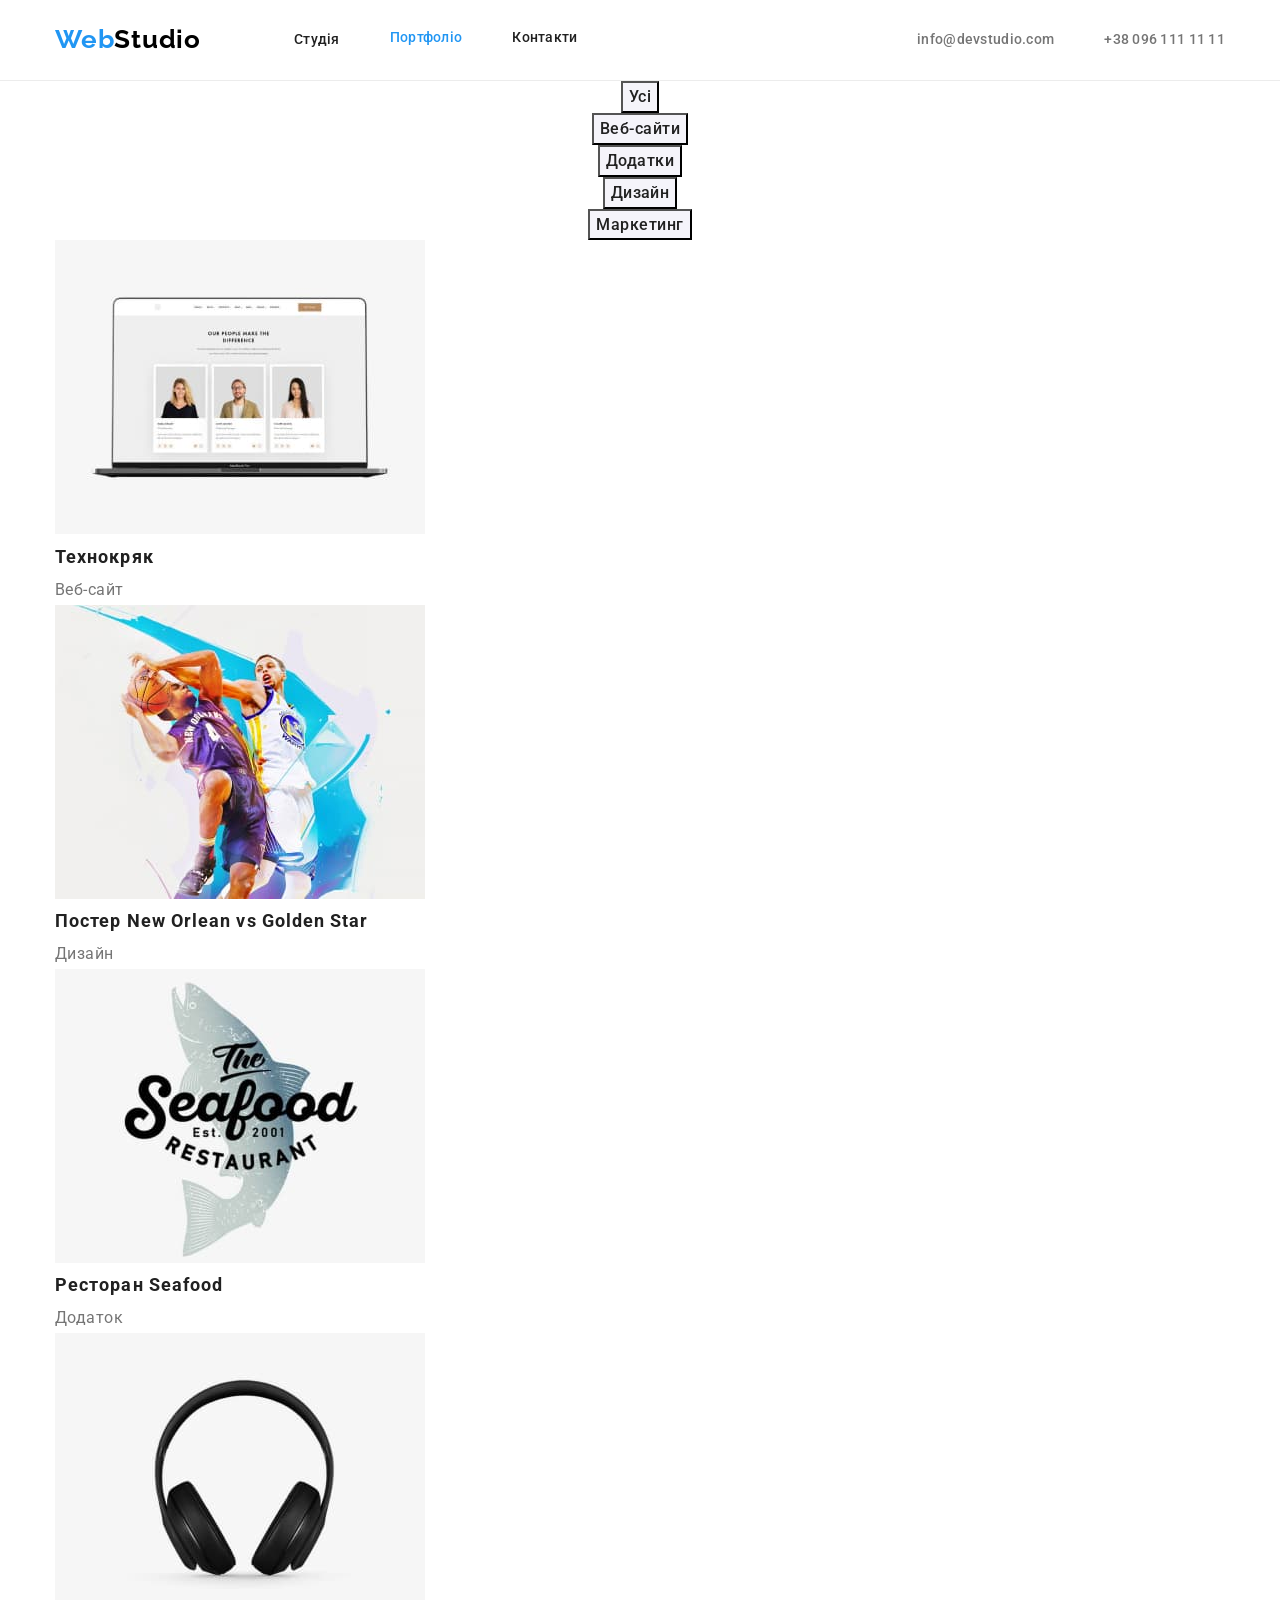
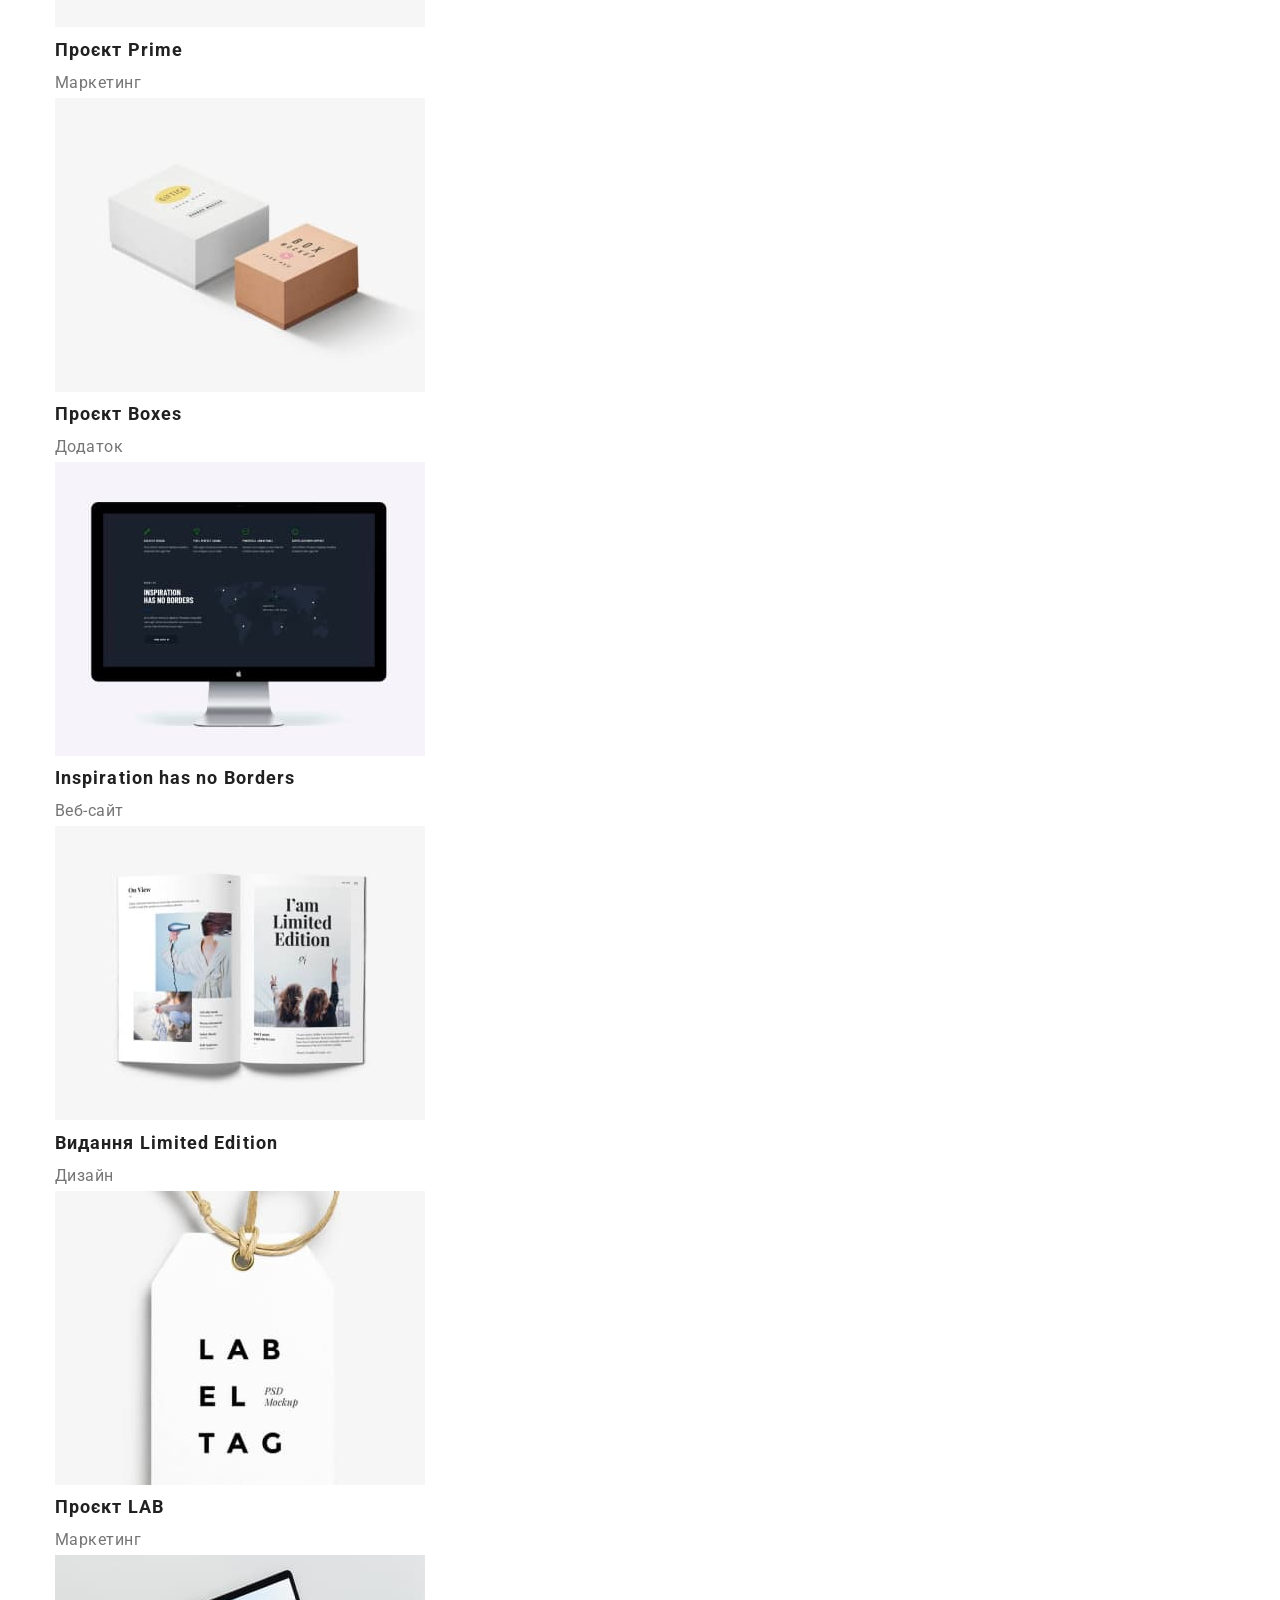
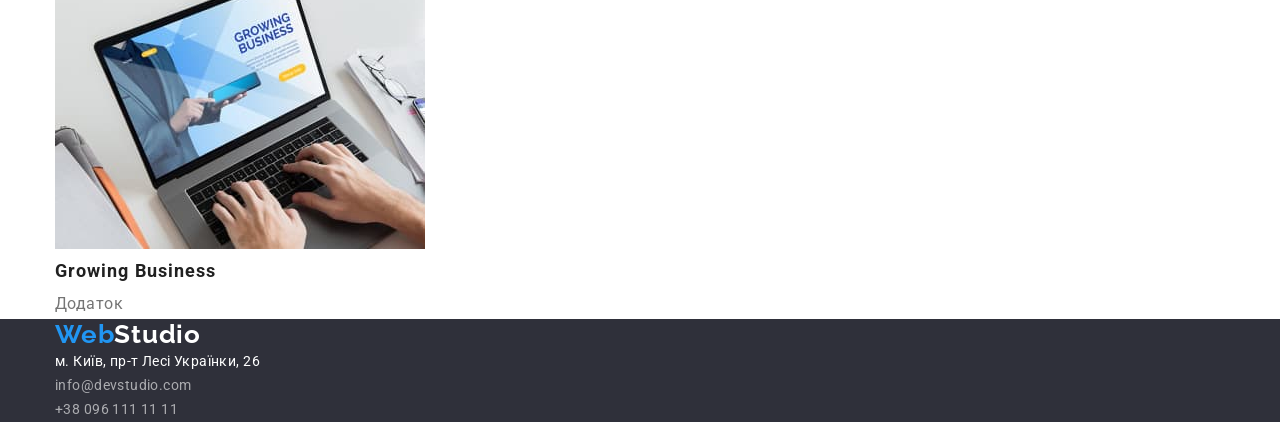
==== portfolio.html @ 4890878a "workin" ====
<!DOCTYPE html>
<html lang="uk">

<head>
    <meta charset="UTF-8" />
    <meta http-equiv="X-UA-Compatible" content="IE=edge" />
    <meta name="viewport" content="width=device-width, initial-scale=1.0" />
    <link rel="preconnect" href="https://fonts.googleapis.com">
    <link rel="preconnect" href="https://fonts.gstatic.com" crossorigin>
    <link
        href="https://fonts.googleapis.com/css2?family=Raleway:wght@700&family=Roboto:wght@400;500;700;900&display=swap"
        rel="stylesheet">
    <title>WebStudio</title>
    <link rel="stylesheet" href="https://cdnjs.cloudflare.com/ajax/libs/modern-normalize/1.0.0/modern-normalize.min.css" />
    <link rel="stylesheet" href="./css/style.css">
</head>

<body>

    <!-- Шапка -->

    <header class="header">
        <div class="container header-container">
            <nav class="header-nav">
                <a href="./index.html" class="header-title-logo"> <span class="header-logo">Web</span>Studio</a>
                <ul class="header-list list">
                    <li class="header-item"><a href="./index.html" class="header-link link">Студія</a></li>
                    <li class="header-item"><a href="./portfolio.html" class="header-link link current">Портфоліо</a></li>
                    <li class="header-item"><a href="#" class="header-link link">Контакти</a></li>
                </ul>
            </nav>
            <div class="contacts-wrap">
                <ul class="contact-list list">
                    <li><a href="mailto:info@devstudio.com" class="header-contact link">info@devstudio.com</a></li>
                    <li><a href="tel:+380961111111" class="header-contact link">+38 096 111 11 11</a></li>
                </ul>
            </div>
        </div>
    </header>

    <!-- Основний контент -->
    <main>

        <!-- Фільтр -->
        <section class="portfolio">
            <div class="container">
                <h1 class="visually-hidden">Портфоліо</h1>
                <ul class="portfolio-list list">
                    <li><button type="button" class="btn-portfolio">Усі</button></li>
                    <li><button type="button" class="btn-portfolio">Веб-сайти</button></li>
                    <li><button type="button" class="btn-portfolio">Додатки</button></li>
                    <li><button type="button" class="btn-portfolio">Дизайн</button></li>
                    <li><button type="button" class="btn-portfolio">Маркетинг</button></li>
                </ul>
                <ul class="projects-list list">
                    <li>
                        <a href="#" class="projects-link">
                            <img src="./images/portfolio/laptop.jpg" alt="ноутбук" width="370" />
                            <h2 class="projects-pre-title">Технокряк</h2>
                            <p class="projects-description">Веб-сайт</p>
                        </a>
                    </li>
                    <li>
                        <a href="#" class="projects-link">
                            <img src="./images/portfolio/poster.jpg" alt="баскетбольний постер" width="370" />
                            <h2 class="projects-pre-title">Постер New Orlean vs Golden Star</h2>
                            <p class="projects-description">Дизайн</p>
                        </a>
                    </li>
                    <li>
                        <a href="#" class="projects-link">
                            <img src="./images/portfolio/restaurant.jpg" alt="назва ресторану" width="370" />
                            <h2 class="projects-pre-title">Ресторан Seafood</h2>
                            <p class="projects-description">Додаток</p>
                        </a>
                    </li>
                    <li>
                        <a href="#" class="projects-link">
                            <img src="./images/portfolio/headphone.jpg" alt="навушники" width="370" />
                            <h2 class="projects-pre-title">Проєкт Prime</h2>
                            <p class="projects-description">Маркетинг</p>
                        </a>
                    </li>
                    <li>
                        <a href="#" class="projects-link">
                            <img src="./images/portfolio/boxes.jpg" alt="коробочки" width="370" />
                            <h2 class="projects-pre-title">Проєкт Boxes</h2>
                            <p class="projects-description">Додаток</p>
                        </a>
                    </li>
                    <li>
                        <a href="#" class="projects-link">
                            <img src="./images/portfolio/monitor.jpg" alt="монітор" width="370" />
                            <h2 class="projects-pre-title">Inspiration has no Borders</h2>
                            <p class="projects-description">Веб-сайт</p>
                        </a>
                    </li>
                    <li>
                        <a href="#" class="projects-link">
                            <img src="./images/portfolio/magazine.jpg" alt="журнал" width="370" />
                            <h2 class="projects-pre-title">Видання Limited Edition</h2>
                            <p class="projects-description">Дизайн</p>
                        </a>
                    </li>
                    <li>
                        <a href="#" class="projects-link">
                            <img src="./images/portfolio/label.jpg" alt="лейба" width="370" />
                            <h2 class="projects-pre-title">Проєкт LAB</h2>
                            <p class="projects-description">Маркетинг</p>
                        </a>
                    </li>
                    <li>
                        <a href="#" class="projects-link">
                            <img src="./images/portfolio/business.jpg" alt="робота на ноутбуці" width="370" />
                            <h2 class="projects-pre-title">Growing Business</h2>
                            <p class="projects-description">Додаток</p>
                        </a>
                    </li>
                </ul>

            </div>
        </section>
    </main>

    <!-- Підвал -->

        <footer class="footer">
            <div class="container">
                <a href="./index.html" class="logo"> <span class="footer-logo">Web</span>Studio</a>
                <address class="contacts-address">
                    <ul class="address-list list">
                        <li>
                            <a href="http://surl.li/cvalr" target="_blank" rel="noopener noreferrer" class="footer-address link">м.
                                Київ,
                                пр-т Лесі
                                Українки, 26</a>
                        </li>
                        <li><a href="mailto:info@devstudio.com" class="footer-contact link">info@devstudio.com</a></li>
                        <li><a href="tel:+380961111111" class="footer-contact link">+38 096 111 11 11</a></li>
                    </ul>
                </address>
            </div>
        </footer>
</body>

</html>
---- css/style.css ----
:root {
    --primary-text-color: #212121;
    --secondary-text-color: #757575;
    --tetriary-text-color: #000000;
    --primary-title-color: #ffffff;
    --description-text: rgba(255, 255, 255, 0.6);
    --accent-color: #2196F3;
    --background-color-hero: #2F303A;
    --background-color-btn: #188CE8;
    --moz-background-team: #F5F4FA;
    --border-bottom-color: #ECECEC
}

html {
    box-sizing: border-box;
}

*,
*::before,
*::after {
    box-sizing: border-box;
    /* outline: 2px solid tomato; */
}

h1,
h2,
h3,
h4,
h5,
h6,
p,
ul {
    margin: 0;
}

ul {
    padding-left: 0;
}

body {
    font-family: 'Roboto', sans-serif;
    color: var(--primary-text-color);
    background-color: var(--primary-title-color);
}

.container {
  margin: 0 auto;
  width: 1200px;
  padding-left: 15px;
  padding-right: 15px;
}

/* List styles */

.list {
    list-style: none;
}

/* link styles */

.link {
    text-decoration: none;
}

.link:hover,
.link:focus {
    color: var(--accent-color);
}

/* Button styles */

.btn-hero:hover,
.btn-hero:focus {
    background-color: var(--background-color-btn);
}

.btn-portfolio:hover,
.btn-portfolio:focus {
    color: var(--primary-title-color);
    background-color: var(--accent-color);
}

button {
    cursor: pointer;
}

.btn-hero {
    color: var(--primary-title-color);
    background-color: var(--accent-color);
    font-weight: 700;
    font-size: 16px;
    font-family: inherit;
    line-height: 1.87;
    text-align: center;
    letter-spacing: 0.06em;
}

.btn-portfolio {
    color: var(--primary-text-color);
    background-color: var(--moz-background-team);
    font-weight: 500;
    font-size: 16px;
    line-height: 1.62;
    font-family: inherit;
    letter-spacing: 0.03em;
}

/* Hide heading */
.visually-hidden {
    position: absolute;
    white-space: nowrap;
    width: 1px;
    height: 1px;
    overflow: hidden;
    border: 0;
    padding: 0;
    clip: rect(0 0 0 0);
    clip-path: inset(50%);
    margin: -1px;
}

/* header */

.header {
    display: block;
    padding-top: 24px;
    padding-bottom: 25px;
    border-bottom: 1px solid var(--border-bottom-color)
}

.header-container {
    display: flex;
    align-items: center;
}

.header-title-logo {
    color: var(--tetriary-text-color);
    font-family: 'Raleway';
    font-style: normal;
    font-weight: 700;
    font-size: 26px;
    line-height: 1.19;
    letter-spacing: 0.03em;
    text-decoration: none;
    margin-right: 93px;
    display: block;
}

.header-list,
.contact-list {
    display: flex;
}

.header-nav {
    display: flex;
    align-items: center;
    }

.header-logo {
    color: var(--accent-color);
}

.header-item:not(:first-child) {
    font-weight: 500;
    font-size: 14px;
    line-height: 1.14;
    letter-spacing: 0.02em;
    margin-left: 50px;
}

.header-link {
    color: var(--primary-text-color);
    font-weight: 500;
    font-size: 14px;
    line-height: 1.14;
    letter-spacing: 0.02em;
}

.header-link.link.current {
    color: var(--accent-color);
}

.contacts-wrap {
    margin-left: auto;
}

.header-contact {
    color: var(--secondary-text-color);
    font-weight: 500;
    font-size: 14px;
    line-height: 1.14;
    letter-spacing: 0.02em;
    margin-left: 50px;
}

/* section hero */

.hero {
    background-color: var(--background-color-hero);
}

.hero-title {
    color: var(--primary-title-color);
    font-weight: 900;
    font-size: 44px;
    line-height: 1.36;
    text-align: center;
    letter-spacing: 0.06em;
    text-transform: uppercase;
    width: 696px;
    margin-bottom: 30px;
}

/* section features */

.features-pre-title {
    color: var(--primary-text-color);
    font-weight: 700;
    font-size: 14px;
    line-height: 1.14;
    letter-spacing: 0.03em;
    text-transform: uppercase;
}

.features-description {
    color: var(--secondary-text-color);
    font-size: 14px;
    line-height: 1.71;
    letter-spacing: 0.03em;
}

/* section about */

.about {
    padding-bottom: 47px;
}

.about-title {
    font-weight: 700;
    font-size: 36px;
    line-height: 1.16;
    text-align: center;
    letter-spacing: 0.03em;
}

/* team */

.team {
    background-color: var(--moz-background-team);
    padding-top: 47px;
}

.team-item {
    background-color: var(--primary-title-color);
}

.team-title {
    font-weight: 700;
    font-size: 36px;
    line-height: 1.16;
    text-align: center;
    letter-spacing: 0.03em;
}

.team-pre-title {
    font-weight: 500;
    font-size: 16px;
    line-height: 1.18;
    text-align: center;
    letter-spacing: 0.03em;
}

.team-description {
    color: var(--secondary-text-color);
    font-size: 16px;
    line-height: 1.18;
    text-align: center;
    letter-spacing: 0.03em;
}

/* portfolio */

.projects-link {
    text-decoration: none;
}

.portfolio-list {
    font-weight: 500;
    font-size: 16px;
    line-height: 1.62;
    text-align: center;
    letter-spacing: 0.03em;
}

.projects-pre-title {
    color: var(--primary-text-color);
    font-weight: 700;
    font-size: 18px;
    line-height: 2;
    letter-spacing: 0.06em;
}

.projects-description {
    color: var(--secondary-text-color);
    font-size: 16px;
    line-height: 1.87;
    letter-spacing: 0.03em;
}

/* footer */

.footer {
    color: var(--primary-title-color);
    background-color: var(--background-color-hero);
}

.footer-address.link {
    color: var(--primary-title-color);
    font-style: normal;
    font-weight: 400;
    font-size: 14px;
    line-height: 1.71;
    letter-spacing: 0.03em;

}

.footer-contact.link {
    color: var(--description-text);
    font-style: normal;
    font-size: 14px;
    line-height: 1.71;
    letter-spacing: 0.03em;
}

.footer-logo {
    color: var(--accent-color);
    font-family: 'Raleway';
    font-style: normal;
    font-weight: 700;
    font-size: 26px;
    line-height: 1.19;
    letter-spacing: 0.03em;
}

.logo {
    text-decoration: none;
    font-family: 'Raleway', sans-serif;
    font-weight: 700;
    font-size: 26px;
    line-height: 1.19;
    letter-spacing: 0.03em;
    color: var(--primary-title-color)
}

.footer-address.link:hover,
.footer-address.link:focus {
    color: var(--accent-color);
}

.footer-contact.link:hover,
.footer-contact.link:focus {
    color: var(--accent-color);
}
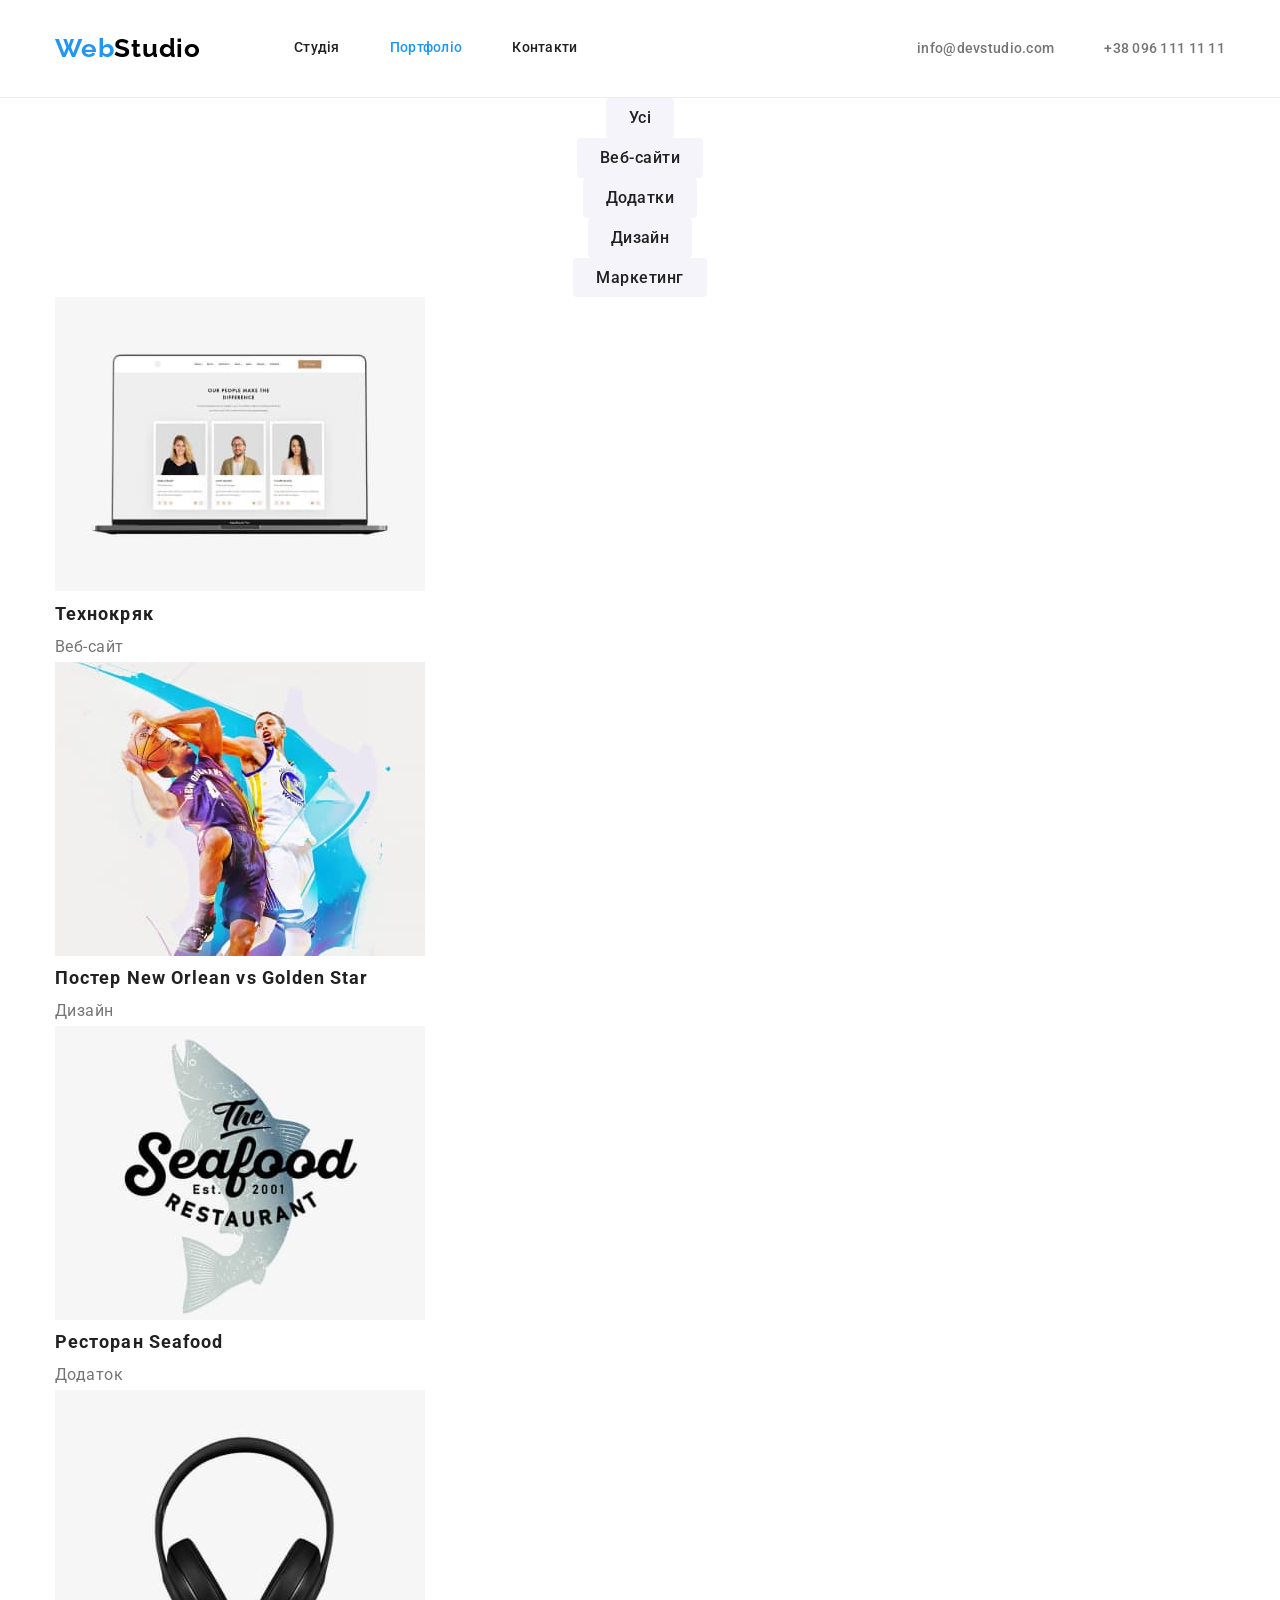
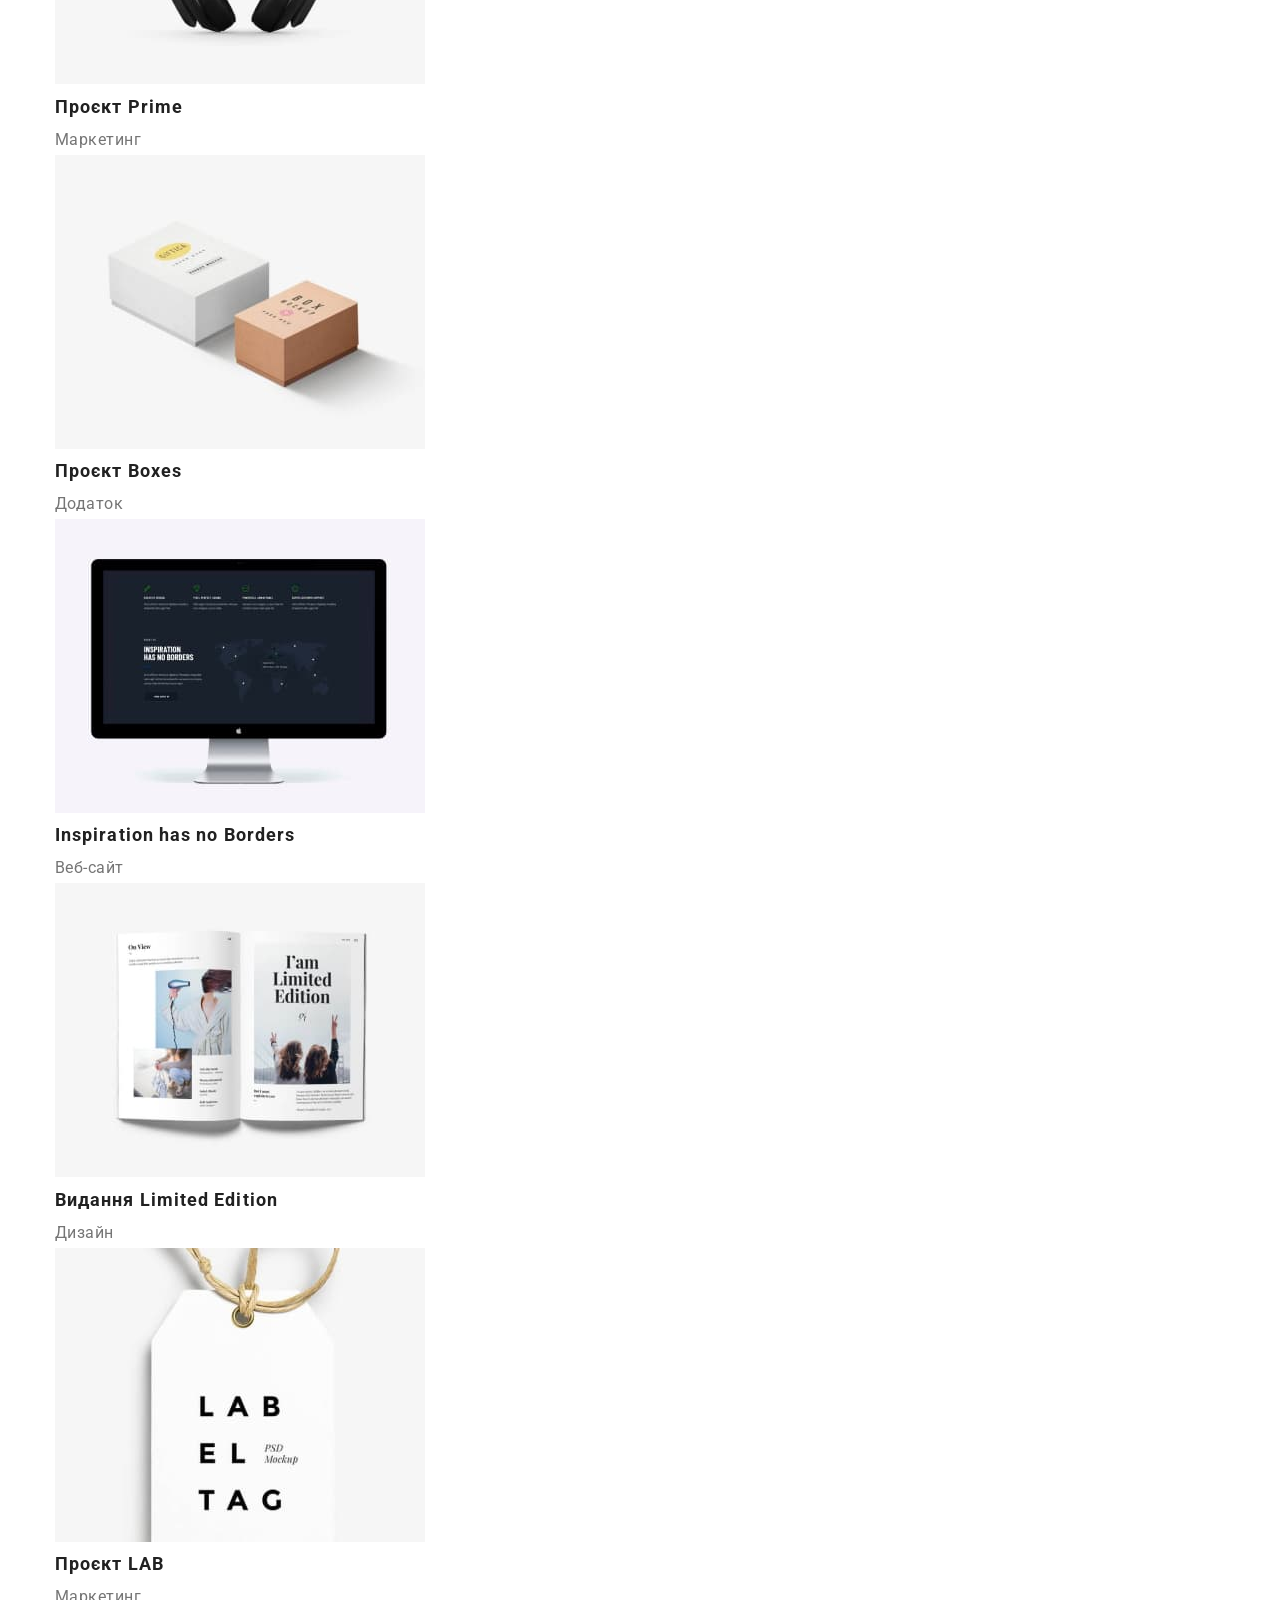
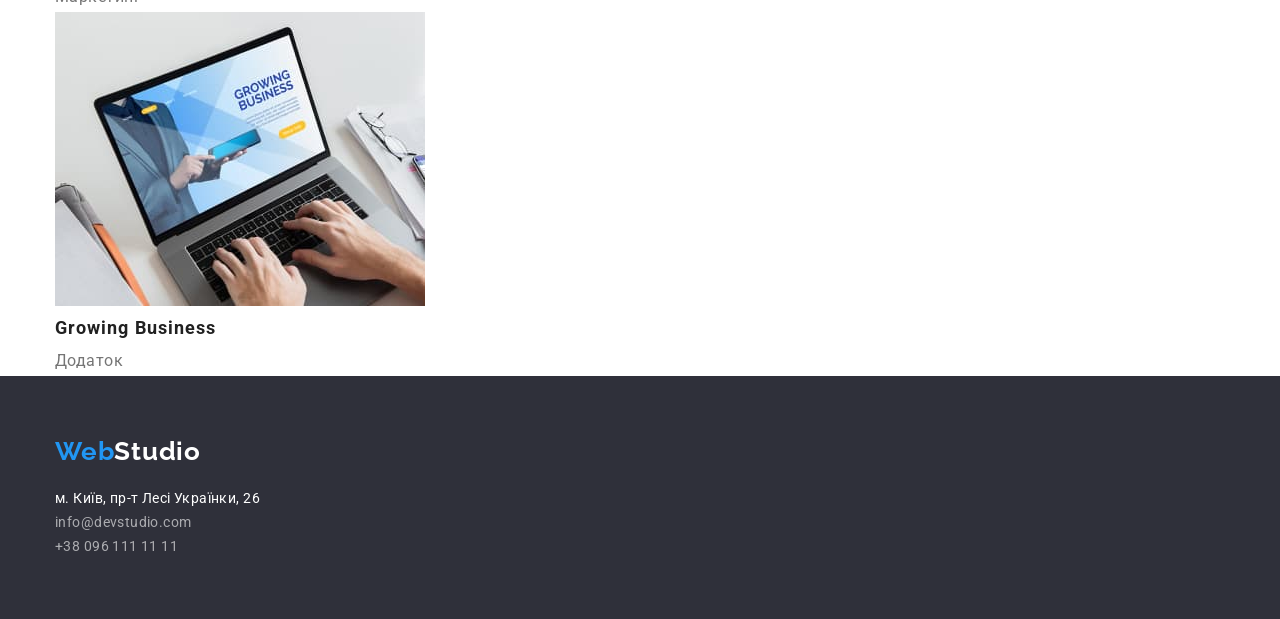
==== commit 15852894: "first page ready" ====
--- a/portfolio.html
+++ b/portfolio.html
@@ -126,7 +126,7 @@
 
         <footer class="footer">
             <div class="container">
-                <a href="./index.html" class="logo"> <span class="footer-logo">Web</span>Studio</a>
+                <a href="./index.html" class="footer-title-logo"> <span class="footer-logo">Web</span>Studio</a>
                 <address class="contacts-address">
                     <ul class="address-list list">
                         <li>
--- a/css/style.css
+++ b/css/style.css
@@ -81,7 +81,11 @@
 }
 
 button {
+    display: inline-block;
     cursor: pointer;
+    border: 1px solid transparent;
+    border-radius: 4px;
+    text-align: center;
 }
 
 .btn-hero {
@@ -93,6 +97,8 @@
     line-height: 1.87;
     text-align: center;
     letter-spacing: 0.06em;
+    padding: 10px 32px;
+    margin-bottom: 200px;
 }
 
 .btn-portfolio {
@@ -103,6 +109,7 @@
     line-height: 1.62;
     font-family: inherit;
     letter-spacing: 0.03em;
+    padding: 6px 22px;
 }
 
 /* Hide heading */
@@ -147,14 +154,17 @@
 }
 
 .header-list,
-.contact-list {
+.contact-list,
+.features-list,
+.about-list,
+.team-list {
     display: flex;
 }
 
 .header-nav {
     display: flex;
     align-items: center;
-    }
+}
 
 .header-logo {
     color: var(--accent-color);
@@ -174,6 +184,9 @@
     font-size: 14px;
     line-height: 1.14;
     letter-spacing: 0.02em;
+    padding-top: 16px;
+    padding-bottom: 16px;
+    display: block;
 }
 
 .header-link.link.current {
@@ -197,21 +210,35 @@
 
 .hero {
     background-color: var(--background-color-hero);
+    padding-top: 200px;
+    text-align: center;
 }
 
 .hero-title {
     color: var(--primary-title-color);
-    font-weight: 900;
-    font-size: 44px;
-    line-height: 1.36;
-    text-align: center;
-    letter-spacing: 0.06em;
-    text-transform: uppercase;
-    width: 696px;
-    margin-bottom: 30px;
-}
-
+        font-weight: 900;
+        font-size: 44px;
+        line-height: 1.36;
+        letter-spacing: 0.06em;
+        text-transform: uppercase;
+        margin: 0 auto 30px;
+        max-width: 696px;
+}
+    
 /* section features */
+
+.features {
+    padding-top: 94px;
+    padding-bottom: 47px;
+}
+
+.features-container {
+    display: flex;
+}
+
+.features-item:not(:first-child) {
+    margin-left: 30px;
+}
 
 .features-pre-title {
     color: var(--primary-text-color);
@@ -220,9 +247,11 @@
     line-height: 1.14;
     letter-spacing: 0.03em;
     text-transform: uppercase;
+    margin-bottom: 10px;
 }
 
 .features-description {
+    width: 270px;
     color: var(--secondary-text-color);
     font-size: 14px;
     line-height: 1.71;
@@ -232,7 +261,12 @@
 /* section about */
 
 .about {
-    padding-bottom: 47px;
+    padding-top: 47px;
+    padding-bottom: 94px;
+}
+
+.about-item:not(:first-child) {
+    margin-left: 30px;
 }
 
 .about-title {
@@ -241,16 +275,19 @@
     line-height: 1.16;
     text-align: center;
     letter-spacing: 0.03em;
+    margin-bottom: 50px;
 }
 
 /* team */
 
 .team {
     background-color: var(--moz-background-team);
-    padding-top: 47px;
-}
-
-.team-item {
+    padding: 94px 0;
+}
+
+.team-item:not(:first-child) {
+    margin-left: 30px;
+    padding-bottom: 30px;
     background-color: var(--primary-title-color);
 }
 
@@ -260,6 +297,7 @@
     line-height: 1.16;
     text-align: center;
     letter-spacing: 0.03em;
+    margin-bottom: 50px;
 }
 
 .team-pre-title {
@@ -268,6 +306,7 @@
     line-height: 1.18;
     text-align: center;
     letter-spacing: 0.03em;
+    margin-top: 30px;
 }
 
 .team-description {
@@ -276,6 +315,7 @@
     line-height: 1.18;
     text-align: center;
     letter-spacing: 0.03em;
+    margin-top: 10px;
 }
 
 /* portfolio */
@@ -310,6 +350,7 @@
 /* footer */
 
 .footer {
+    padding-bottom: 60px;
     color: var(--primary-title-color);
     background-color: var(--background-color-hero);
 }
@@ -330,6 +371,20 @@
     font-size: 14px;
     line-height: 1.71;
     letter-spacing: 0.03em;
+    margin-top: 9px;
+}
+
+.footer-title-logo {
+    padding-top: 60px;
+    margin-bottom: 20px;
+    display: inline-block;
+    text-decoration: none;
+    font-family: 'Raleway', sans-serif;
+    font-weight: 700;
+    font-size: 26px;
+    line-height: 1.19;
+    letter-spacing: 0.03em;
+    color: var(--primary-title-color)
 }
 
 .footer-logo {
@@ -342,16 +397,6 @@
     letter-spacing: 0.03em;
 }
 
-.logo {
-    text-decoration: none;
-    font-family: 'Raleway', sans-serif;
-    font-weight: 700;
-    font-size: 26px;
-    line-height: 1.19;
-    letter-spacing: 0.03em;
-    color: var(--primary-title-color)
-}
-
 .footer-address.link:hover,
 .footer-address.link:focus {
     color: var(--accent-color);
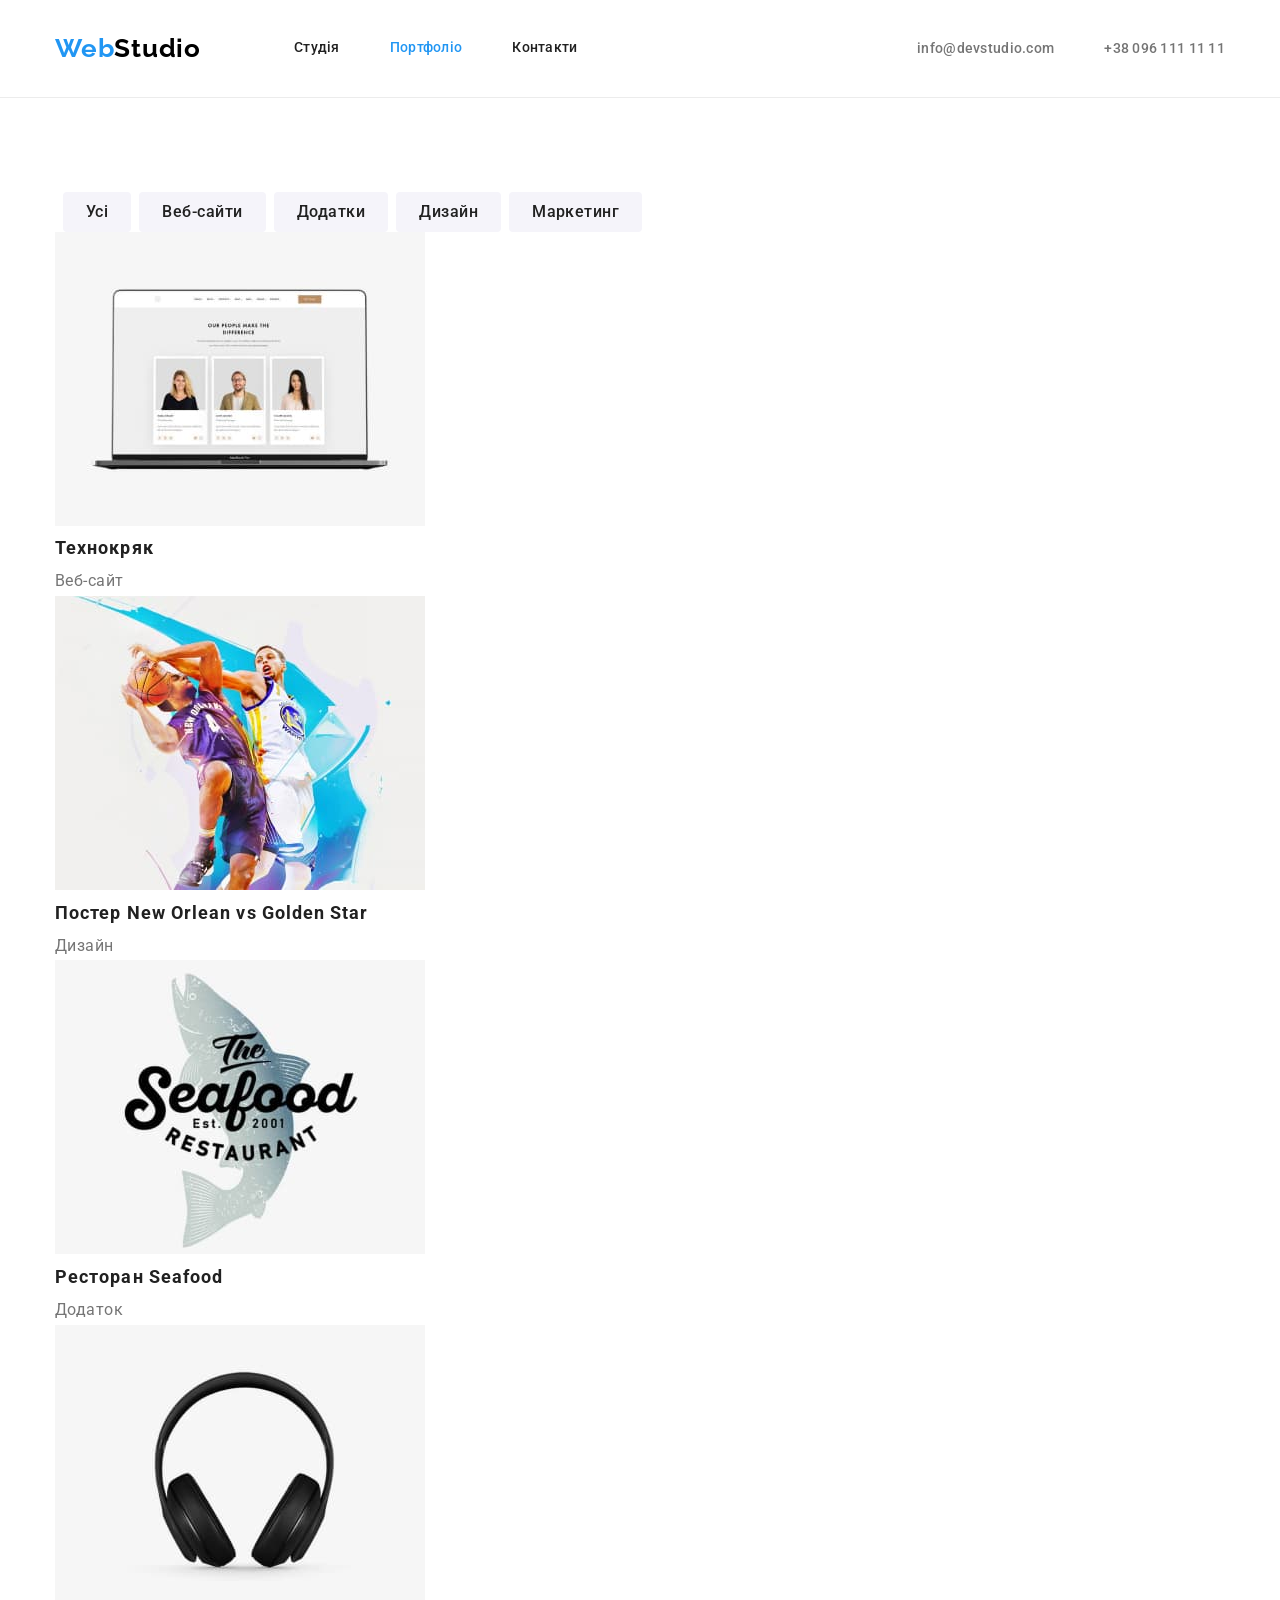
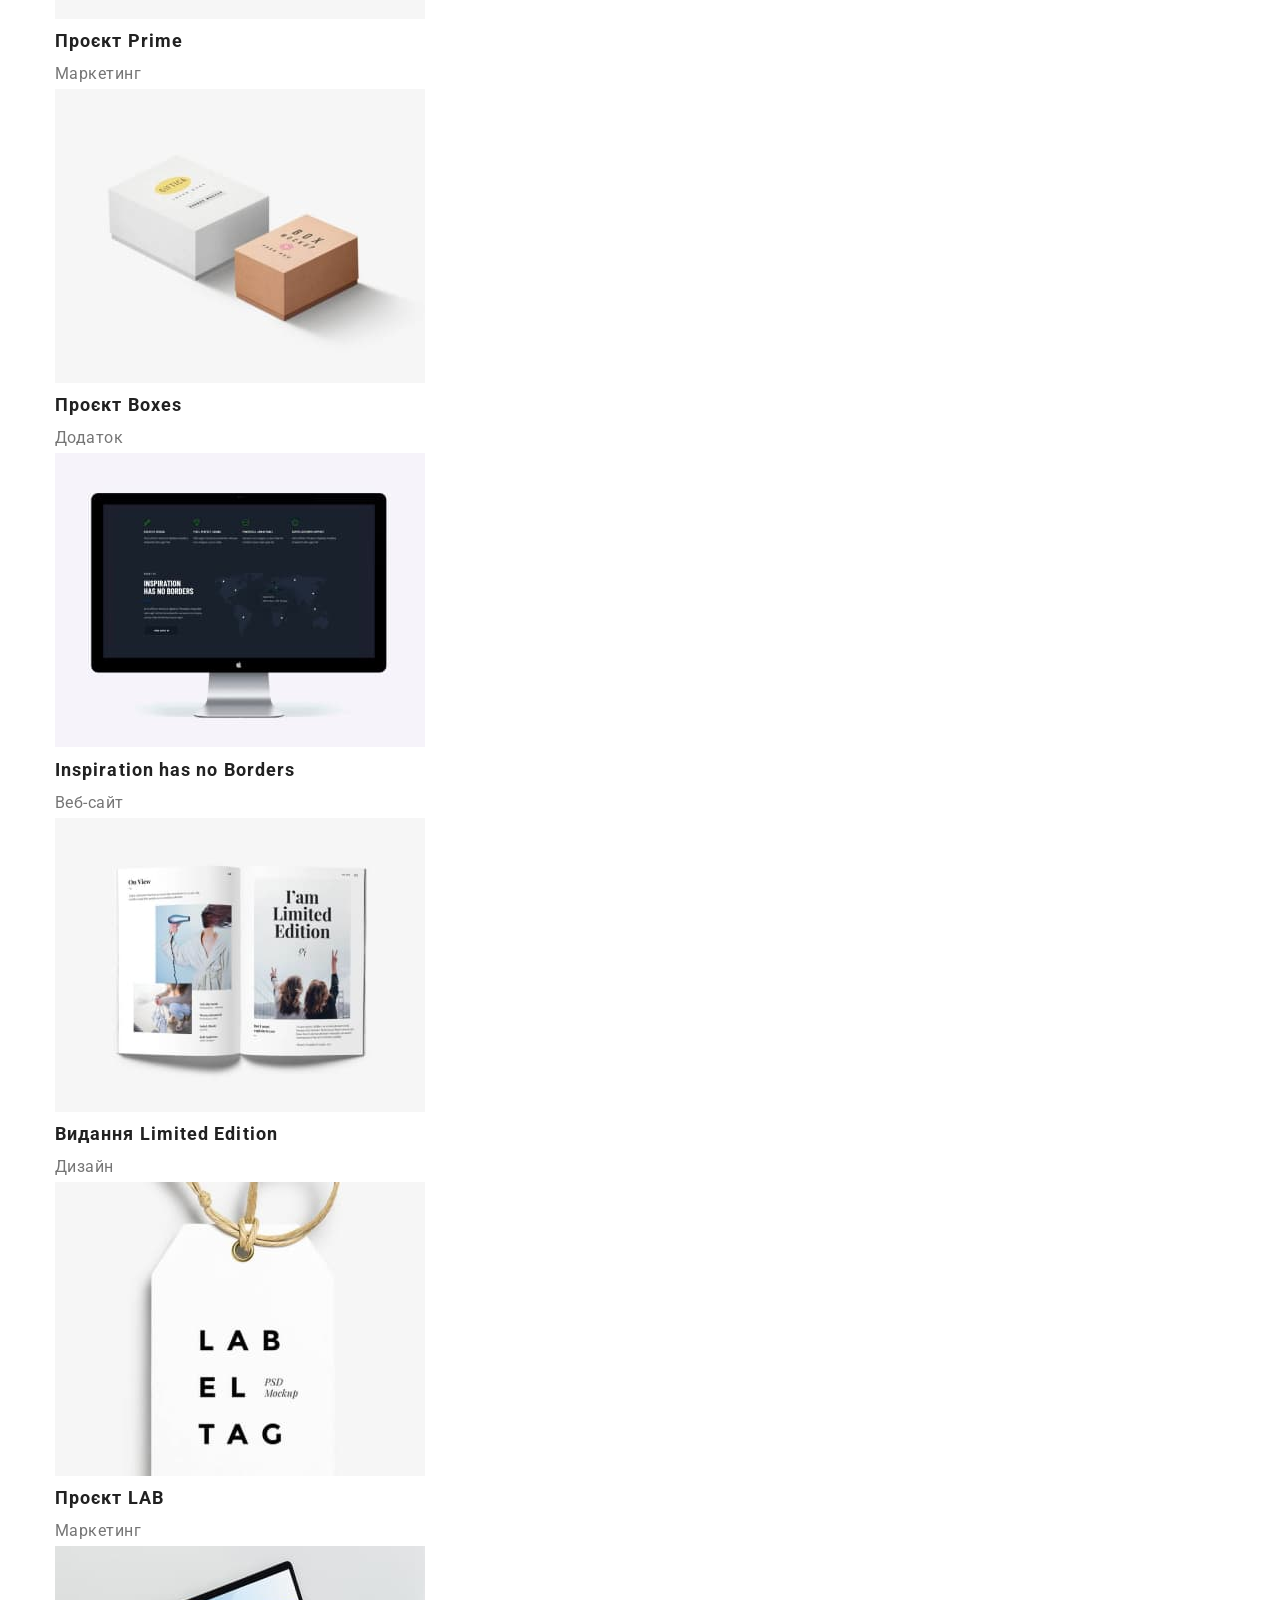
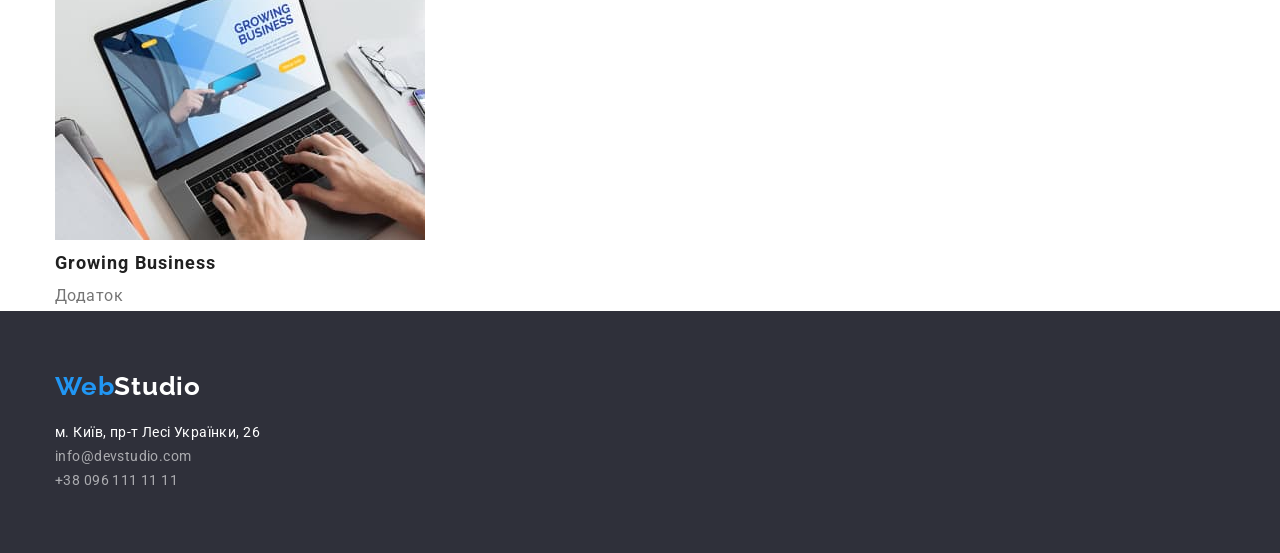
==== commit c65990f4: "sleep" ====
--- a/portfolio.html
+++ b/portfolio.html
@@ -29,7 +29,7 @@
                     <li class="header-item"><a href="#" class="header-link link">Контакти</a></li>
                 </ul>
             </nav>
-            <div class="contacts-wrap">
+            <div class="header-contacts-wrap">
                 <ul class="contact-list list">
                     <li><a href="mailto:info@devstudio.com" class="header-contact link">info@devstudio.com</a></li>
                     <li><a href="tel:+380961111111" class="header-contact link">+38 096 111 11 11</a></li>
@@ -46,11 +46,11 @@
             <div class="container">
                 <h1 class="visually-hidden">Портфоліо</h1>
                 <ul class="portfolio-list list">
-                    <li><button type="button" class="btn-portfolio">Усі</button></li>
-                    <li><button type="button" class="btn-portfolio">Веб-сайти</button></li>
-                    <li><button type="button" class="btn-portfolio">Додатки</button></li>
-                    <li><button type="button" class="btn-portfolio">Дизайн</button></li>
-                    <li><button type="button" class="btn-portfolio">Маркетинг</button></li>
+                    <li  class="portfolio-item"><button type="button" class="btn-portfolio">Усі</button></li>
+                    <li  class="portfolio-item"><button type="button" class="btn-portfolio">Веб-сайти</button></li>
+                    <li  class="portfolio-item"><button type="button" class="btn-portfolio">Додатки</button></li>
+                    <li  class="portfolio-item"><button type="button" class="btn-portfolio">Дизайн</button></li>
+                    <li  class="portfolio-item"><button type="button" class="btn-portfolio">Маркетинг</button></li>
                 </ul>
                 <ul class="projects-list list">
                     <li>
--- a/css/style.css
+++ b/css/style.css
@@ -110,6 +110,7 @@
     font-family: inherit;
     letter-spacing: 0.03em;
     padding: 6px 22px;
+    margin-left: 8px;
 }
 
 /* Hide heading */
@@ -193,7 +194,7 @@
     color: var(--accent-color);
 }
 
-.contacts-wrap {
+.header-contacts-wrap {
     margin-left: auto;
 }
 
@@ -325,12 +326,16 @@
 }
 
 .portfolio-list {
+    display: flex;
     font-weight: 500;
     font-size: 16px;
     line-height: 1.62;
     text-align: center;
     letter-spacing: 0.03em;
-}
+    padding-top: 94px;
+}
+
+/* projects */
 
 .projects-pre-title {
     color: var(--primary-text-color);
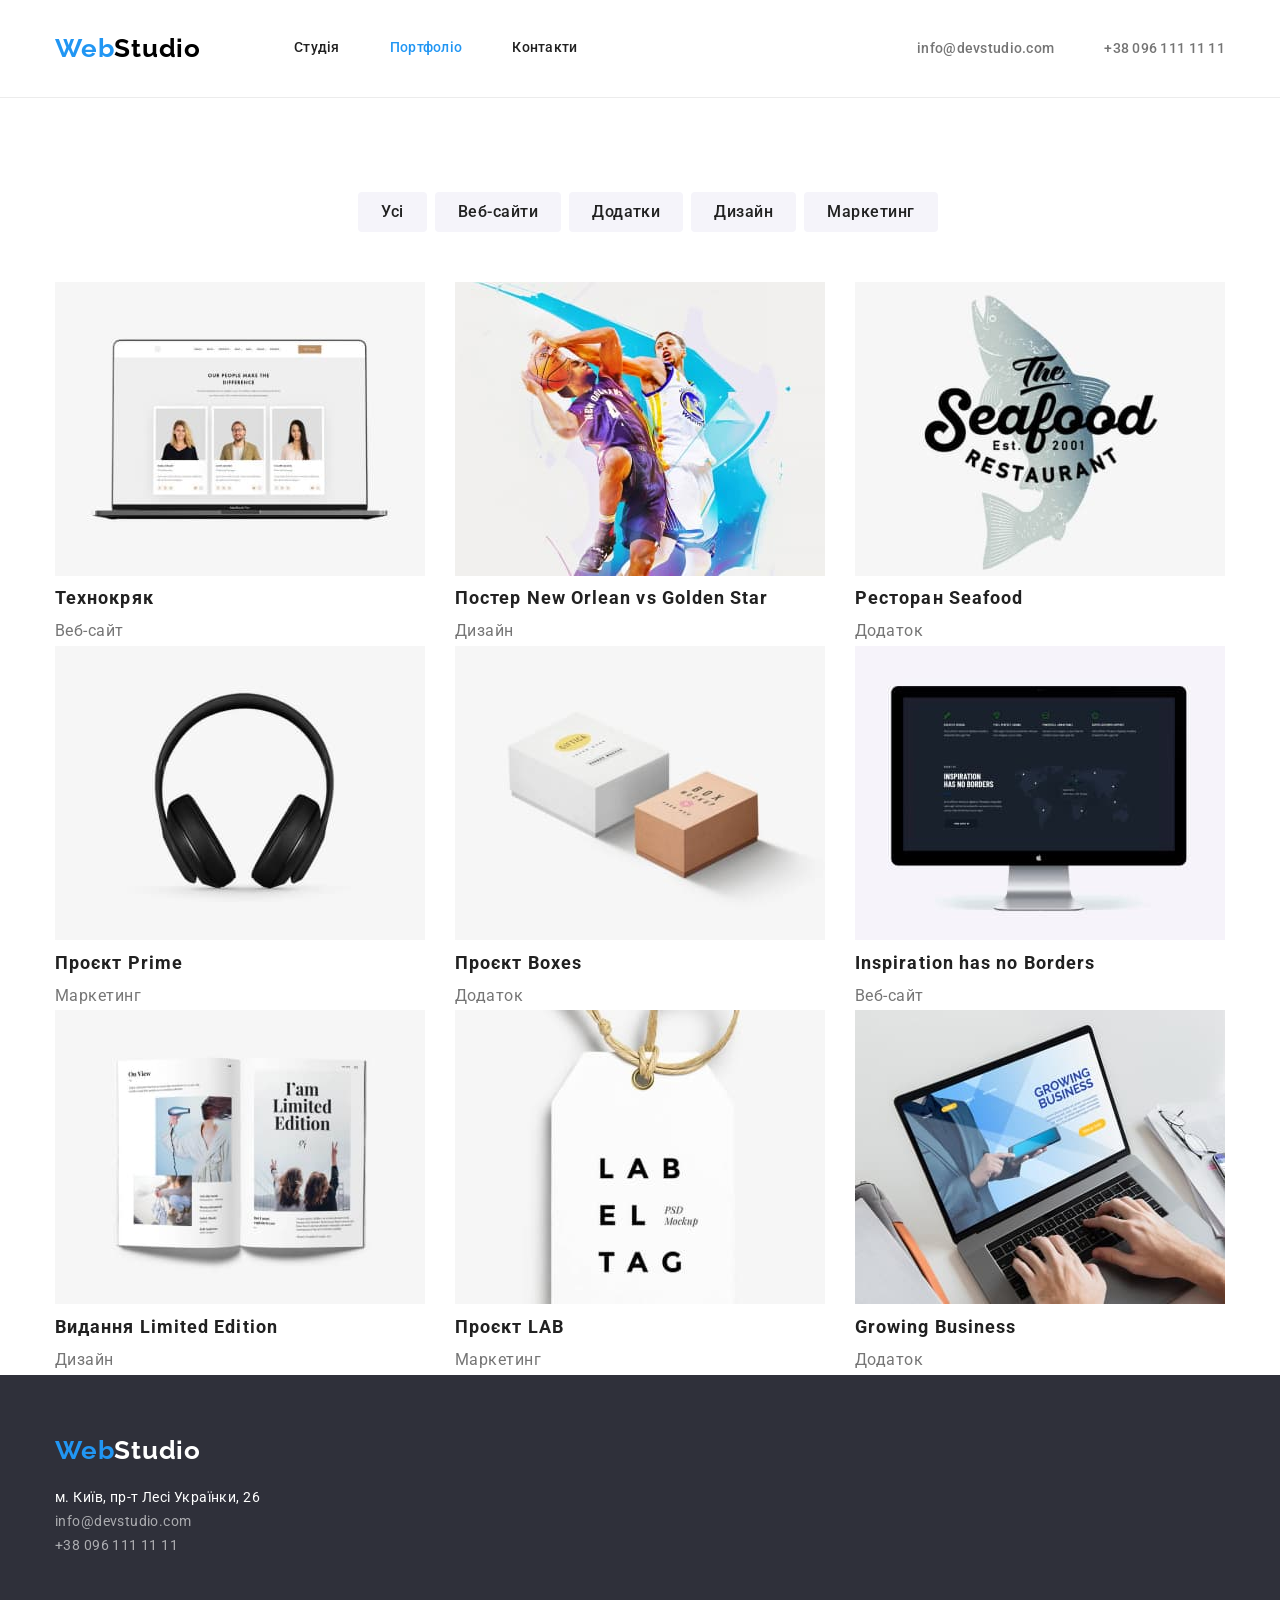
==== commit f6351782: "something new" ====
--- a/portfolio.html
+++ b/portfolio.html
@@ -52,72 +52,71 @@
                     <li  class="portfolio-item"><button type="button" class="btn-portfolio">Дизайн</button></li>
                     <li  class="portfolio-item"><button type="button" class="btn-portfolio">Маркетинг</button></li>
                 </ul>
-                <ul class="projects-list list">
-                    <li>
-                        <a href="#" class="projects-link">
-                            <img src="./images/portfolio/laptop.jpg" alt="ноутбук" width="370" />
-                            <h2 class="projects-pre-title">Технокряк</h2>
-                            <p class="projects-description">Веб-сайт</p>
-                        </a>
-                    </li>
-                    <li>
-                        <a href="#" class="projects-link">
-                            <img src="./images/portfolio/poster.jpg" alt="баскетбольний постер" width="370" />
-                            <h2 class="projects-pre-title">Постер New Orlean vs Golden Star</h2>
-                            <p class="projects-description">Дизайн</p>
-                        </a>
-                    </li>
-                    <li>
-                        <a href="#" class="projects-link">
-                            <img src="./images/portfolio/restaurant.jpg" alt="назва ресторану" width="370" />
-                            <h2 class="projects-pre-title">Ресторан Seafood</h2>
-                            <p class="projects-description">Додаток</p>
-                        </a>
-                    </li>
-                    <li>
-                        <a href="#" class="projects-link">
-                            <img src="./images/portfolio/headphone.jpg" alt="навушники" width="370" />
-                            <h2 class="projects-pre-title">Проєкт Prime</h2>
-                            <p class="projects-description">Маркетинг</p>
-                        </a>
-                    </li>
-                    <li>
-                        <a href="#" class="projects-link">
-                            <img src="./images/portfolio/boxes.jpg" alt="коробочки" width="370" />
-                            <h2 class="projects-pre-title">Проєкт Boxes</h2>
-                            <p class="projects-description">Додаток</p>
-                        </a>
-                    </li>
-                    <li>
-                        <a href="#" class="projects-link">
-                            <img src="./images/portfolio/monitor.jpg" alt="монітор" width="370" />
-                            <h2 class="projects-pre-title">Inspiration has no Borders</h2>
-                            <p class="projects-description">Веб-сайт</p>
-                        </a>
-                    </li>
-                    <li>
-                        <a href="#" class="projects-link">
-                            <img src="./images/portfolio/magazine.jpg" alt="журнал" width="370" />
-                            <h2 class="projects-pre-title">Видання Limited Edition</h2>
-                            <p class="projects-description">Дизайн</p>
-                        </a>
-                    </li>
-                    <li>
-                        <a href="#" class="projects-link">
-                            <img src="./images/portfolio/label.jpg" alt="лейба" width="370" />
-                            <h2 class="projects-pre-title">Проєкт LAB</h2>
-                            <p class="projects-description">Маркетинг</p>
-                        </a>
-                    </li>
-                    <li>
-                        <a href="#" class="projects-link">
-                            <img src="./images/portfolio/business.jpg" alt="робота на ноутбуці" width="370" />
-                            <h2 class="projects-pre-title">Growing Business</h2>
-                            <p class="projects-description">Додаток</p>
-                        </a>
-                    </li>
-                </ul>
-
+            <ul class="projects-list list">
+                <li class="projects-item">
+                    <a href="#" class="projects-link">
+                        <img src="./images/portfolio/laptop.jpg" alt="ноутбук" width="370" />
+                        <h2 class="projects-pre-title">Технокряк</h2>
+                        <p class="projects-description">Веб-сайт</p>
+                    </a>
+               </li>
+               <li class="projects-item">
+                    <a href="#" class="projects-link">
+                        <img src="./images/portfolio/poster.jpg" alt="баскетбольний постер" width="370" />
+                        <h2 class="projects-pre-title">Постер New Orlean vs Golden Star</h2>
+                        <p class="projects-description">Дизайн</p>
+                    </a>
+                </li>
+                <li class="projects-item">
+                    <a href="#" class="projects-link">
+                        <img src="./images/portfolio/restaurant.jpg" alt="назва ресторану" width="370" />
+                        <h2 class="projects-pre-title">Ресторан Seafood</h2>
+                        <p class="projects-description">Додаток</p>
+                    </a>
+                </li>
+                <li class="projects-item">
+                    <a href="#" class="projects-link">
+                        <img src="./images/portfolio/headphone.jpg" alt="навушники" width="370" />
+                        <h2 class="projects-pre-title">Проєкт Prime</h2>
+                        <p class="projects-description">Маркетинг</p>
+                    </a>
+                </li>
+                <li class="projects-item">
+                    <a href="#" class="projects-link">
+                        <img src="./images/portfolio/boxes.jpg" alt="коробочки" width="370" />
+                        <h2 class="projects-pre-title">Проєкт Boxes</h2>
+                        <p class="projects-description">Додаток</p>
+                    </a>
+                </li>
+                <li class="projects-item">
+                    <a href="#" class="projects-link">
+                        <img src="./images/portfolio/monitor.jpg" alt="монітор" width="370" />
+                        <h2 class="projects-pre-title">Inspiration has no Borders</h2>
+                        <p class="projects-description">Веб-сайт</p>
+                    </a>
+                </li>
+                <li class="projects-item">
+                    <a href="#" class="projects-link">
+                        <img src="./images/portfolio/magazine.jpg" alt="журнал" width="370" />
+                        <h2 class="projects-pre-title">Видання Limited Edition</h2>
+                        <p class="projects-description">Дизайн</p>
+                    </a>
+                </li>
+                <li class="projects-item">
+                    <a href="#" class="projects-link">
+                        <img src="./images/portfolio/label.jpg" alt="лейба" width="370" />
+                        <h2 class="projects-pre-title">Проєкт LAB</h2>
+                        <p class="projects-description">Маркетинг</p>
+                    </a>
+                </li>
+                <li class="projects-item">
+                    <a href="#" class="projects-link">
+                        <img src="./images/portfolio/business.jpg" alt="робота на ноутбуці" width="370" />
+                        <h2 class="projects-pre-title">Growing Business</h2>
+                        <p class="projects-description">Додаток</p>
+                    </a>
+                </li>
+            </ul> 
             </div>
         </section>
     </main>
--- a/css/style.css
+++ b/css/style.css
@@ -8,7 +8,8 @@
     --background-color-hero: #2F303A;
     --background-color-btn: #188CE8;
     --moz-background-team: #F5F4FA;
-    --border-bottom-color: #ECECEC
+    --border-bottom-color: #ECECEC;
+    --border-portfolio: #EEEEEE
 }
 
 html {
@@ -78,6 +79,7 @@
 .btn-portfolio:focus {
     color: var(--primary-title-color);
     background-color: var(--accent-color);
+    filter: drop-shadow(0px 4px 4px rgba(0, 0, 0, 0.25));
 }
 
 button {
@@ -289,7 +291,12 @@
 .team-item:not(:first-child) {
     margin-left: 30px;
     padding-bottom: 30px;
-    background-color: var(--primary-title-color);
+    background-color: var(--primary-title-color);   
+}
+
+.team-item {
+    box-shadow: 0px 1px 3px rgb(0 0 0 / 12%), 0px 1px 1px rgb(0 0 0 / 14%), 0px 2px 1px rgb(0 0 0 / 20%);
+    border-radius: 0px 0px 4px 4px;
 }
 
 .team-title {
@@ -321,21 +328,41 @@
 
 /* portfolio */
 
+.portfolio-list {
+    justify-content: center;
+    display: flex;
+    font-weight: 500;
+    font-size: 16px;
+    line-height: 1.62;
+    text-align: center;
+    letter-spacing: 0.03em;
+    padding-top: 94px;
+}
+
+.portfolio-list:not(:first-child) {
+    margin-left: 8px;
+}
+
+/* projects */
+
 .projects-link {
     text-decoration: none;
 }
 
-.portfolio-list {
-    display: flex;
-    font-weight: 500;
-    font-size: 16px;
-    line-height: 1.62;
-    text-align: center;
-    letter-spacing: 0.03em;
-    padding-top: 94px;
-}
-
-/* projects */
+.projects-list {
+    margin-top: 50px;
+    display: flex;
+    flex-wrap: wrap;
+}
+
+.projects-item {
+    width: 370px;
+    margin-right: 30px;
+}
+
+.projects-item:nth-child(3n) {
+    margin-right: 0;
+}
 
 .projects-pre-title {
     color: var(--primary-text-color);
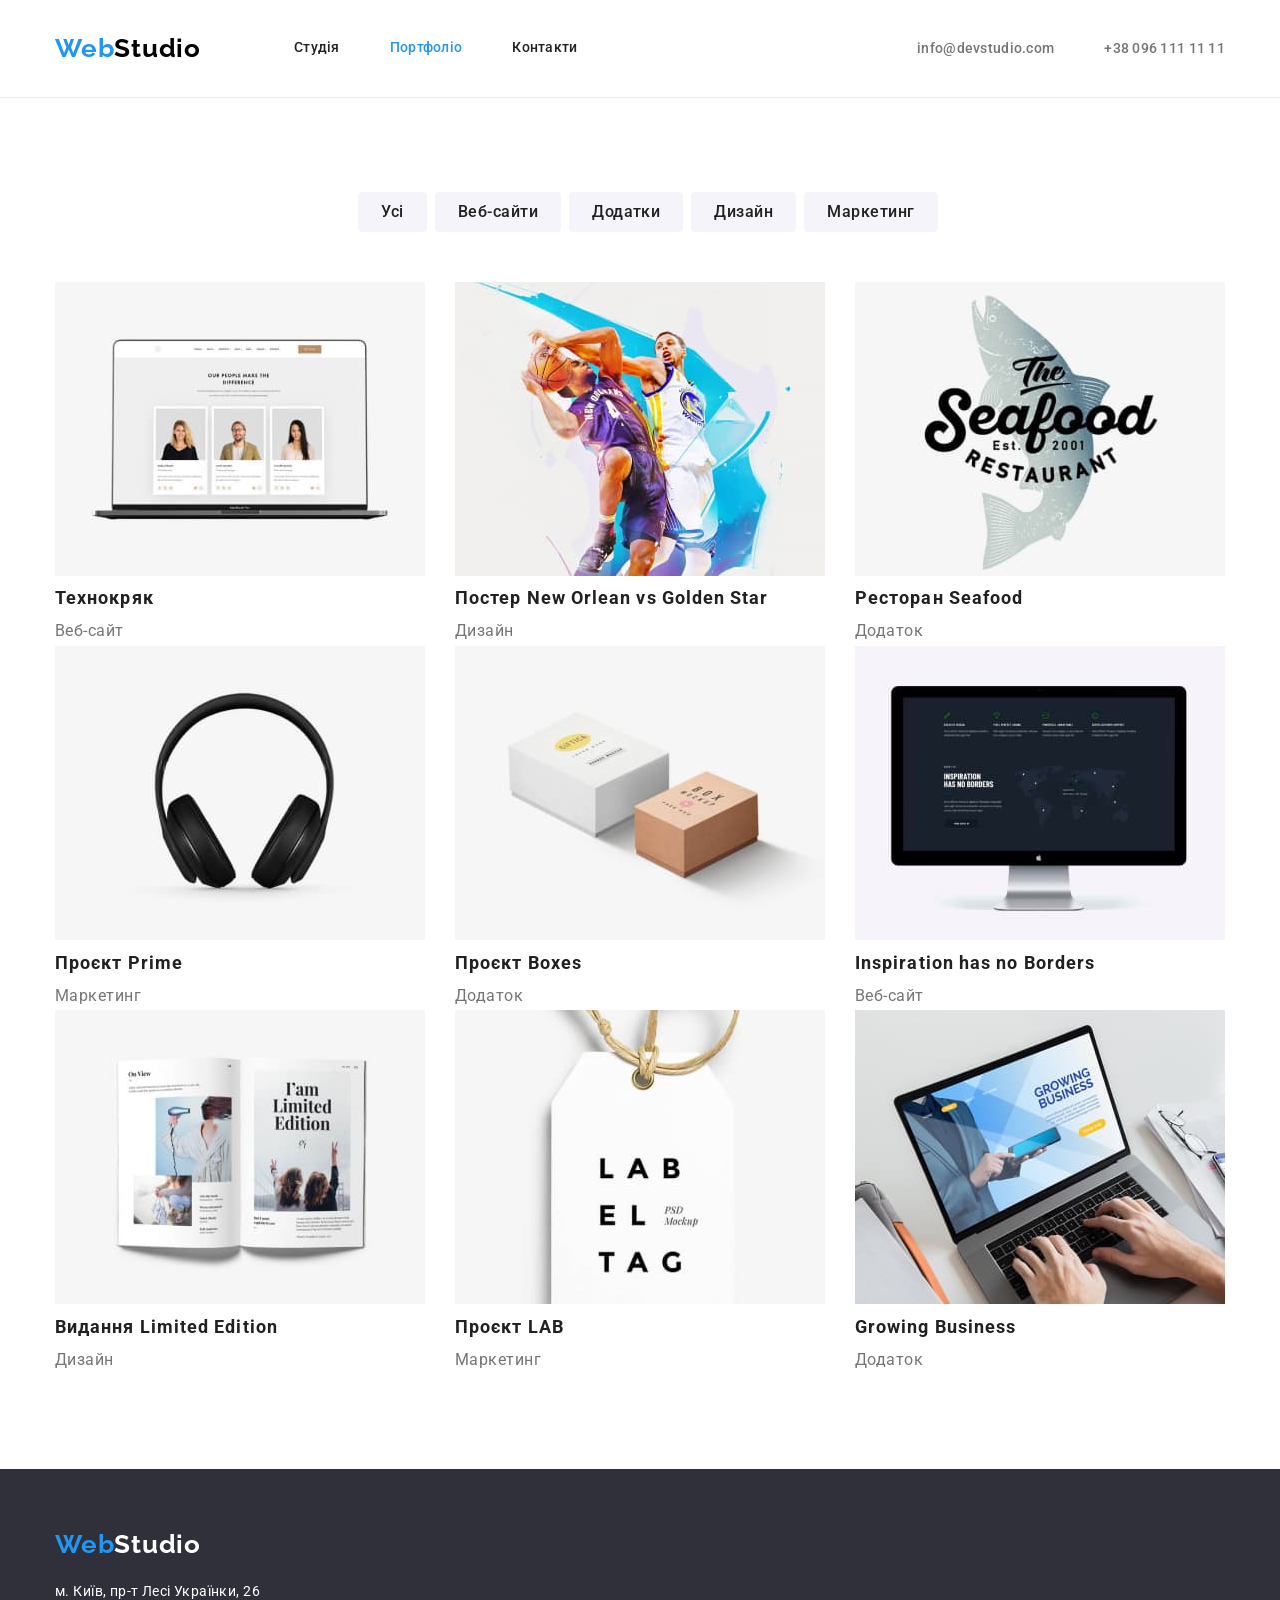
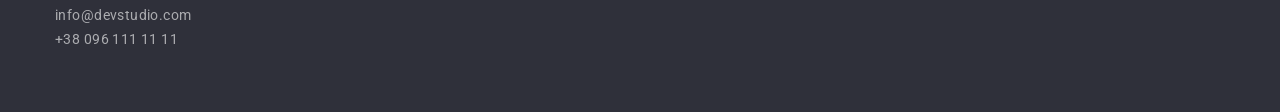
==== commit ce37ca99: "ok" ====
--- a/portfolio.html
+++ b/portfolio.html
@@ -1,145 +1,224 @@
 <!DOCTYPE html>
 <html lang="uk">
-
-<head>
+  <head>
     <meta charset="UTF-8" />
     <meta http-equiv="X-UA-Compatible" content="IE=edge" />
     <meta name="viewport" content="width=device-width, initial-scale=1.0" />
-    <link rel="preconnect" href="https://fonts.googleapis.com">
-    <link rel="preconnect" href="https://fonts.gstatic.com" crossorigin>
+    <link rel="preconnect" href="https://fonts.googleapis.com" />
+    <link rel="preconnect" href="https://fonts.gstatic.com" crossorigin />
     <link
-        href="https://fonts.googleapis.com/css2?family=Raleway:wght@700&family=Roboto:wght@400;500;700;900&display=swap"
-        rel="stylesheet">
+      href="https://fonts.googleapis.com/css2?family=Raleway:wght@700&family=Roboto:wght@400;500;700;900&display=swap"
+      rel="stylesheet"
+    />
     <title>WebStudio</title>
-    <link rel="stylesheet" href="https://cdnjs.cloudflare.com/ajax/libs/modern-normalize/1.0.0/modern-normalize.min.css" />
-    <link rel="stylesheet" href="./css/style.css">
-</head>
-
-<body>
-
+    <link
+      rel="stylesheet"
+      href="https://cdnjs.cloudflare.com/ajax/libs/modern-normalize/1.0.0/modern-normalize.min.css"
+    />
+    <link rel="stylesheet" href="./css/style.css" />
+  </head>
+
+  <body>
     <!-- Шапка -->
 
     <header class="header">
-        <div class="container header-container">
-            <nav class="header-nav">
-                <a href="./index.html" class="header-title-logo"> <span class="header-logo">Web</span>Studio</a>
-                <ul class="header-list list">
-                    <li class="header-item"><a href="./index.html" class="header-link link">Студія</a></li>
-                    <li class="header-item"><a href="./portfolio.html" class="header-link link current">Портфоліо</a></li>
-                    <li class="header-item"><a href="#" class="header-link link">Контакти</a></li>
-                </ul>
-            </nav>
-            <div class="header-contacts-wrap">
-                <ul class="contact-list list">
-                    <li><a href="mailto:info@devstudio.com" class="header-contact link">info@devstudio.com</a></li>
-                    <li><a href="tel:+380961111111" class="header-contact link">+38 096 111 11 11</a></li>
-                </ul>
-            </div>
+      <div class="container header-container">
+        <nav class="header-nav">
+          <a href="./index.html" class="header-title-logo">
+            <span class="header-logo">Web</span>Studio</a
+          >
+          <ul class="header-list list">
+            <li class="header-item">
+              <a href="./index.html" class="header-link link">Студія</a>
+            </li>
+            <li class="header-item">
+              <a href="./portfolio.html" class="header-link link current"
+                >Портфоліо</a
+              >
+            </li>
+            <li class="header-item">
+              <a href="#" class="header-link link">Контакти</a>
+            </li>
+          </ul>
+        </nav>
+        <div class="header-contacts-wrap">
+          <ul class="contact-list list">
+            <li>
+              <a href="mailto:info@devstudio.com" class="header-contact link"
+                >info@devstudio.com</a
+              >
+            </li>
+            <li>
+              <a href="tel:+380961111111" class="header-contact link"
+                >+38 096 111 11 11</a
+              >
+            </li>
+          </ul>
         </div>
+      </div>
     </header>
 
     <!-- Основний контент -->
     <main>
-
-        <!-- Фільтр -->
-        <section class="portfolio">
-            <div class="container">
-                <h1 class="visually-hidden">Портфоліо</h1>
-                <ul class="portfolio-list list">
-                    <li  class="portfolio-item"><button type="button" class="btn-portfolio">Усі</button></li>
-                    <li  class="portfolio-item"><button type="button" class="btn-portfolio">Веб-сайти</button></li>
-                    <li  class="portfolio-item"><button type="button" class="btn-portfolio">Додатки</button></li>
-                    <li  class="portfolio-item"><button type="button" class="btn-portfolio">Дизайн</button></li>
-                    <li  class="portfolio-item"><button type="button" class="btn-portfolio">Маркетинг</button></li>
-                </ul>
-            <ul class="projects-list list">
-                <li class="projects-item">
-                    <a href="#" class="projects-link">
-                        <img src="./images/portfolio/laptop.jpg" alt="ноутбук" width="370" />
-                        <h2 class="projects-pre-title">Технокряк</h2>
-                        <p class="projects-description">Веб-сайт</p>
-                    </a>
-               </li>
-               <li class="projects-item">
-                    <a href="#" class="projects-link">
-                        <img src="./images/portfolio/poster.jpg" alt="баскетбольний постер" width="370" />
-                        <h2 class="projects-pre-title">Постер New Orlean vs Golden Star</h2>
-                        <p class="projects-description">Дизайн</p>
-                    </a>
-                </li>
-                <li class="projects-item">
-                    <a href="#" class="projects-link">
-                        <img src="./images/portfolio/restaurant.jpg" alt="назва ресторану" width="370" />
-                        <h2 class="projects-pre-title">Ресторан Seafood</h2>
-                        <p class="projects-description">Додаток</p>
-                    </a>
-                </li>
-                <li class="projects-item">
-                    <a href="#" class="projects-link">
-                        <img src="./images/portfolio/headphone.jpg" alt="навушники" width="370" />
-                        <h2 class="projects-pre-title">Проєкт Prime</h2>
-                        <p class="projects-description">Маркетинг</p>
-                    </a>
-                </li>
-                <li class="projects-item">
-                    <a href="#" class="projects-link">
-                        <img src="./images/portfolio/boxes.jpg" alt="коробочки" width="370" />
-                        <h2 class="projects-pre-title">Проєкт Boxes</h2>
-                        <p class="projects-description">Додаток</p>
-                    </a>
-                </li>
-                <li class="projects-item">
-                    <a href="#" class="projects-link">
-                        <img src="./images/portfolio/monitor.jpg" alt="монітор" width="370" />
-                        <h2 class="projects-pre-title">Inspiration has no Borders</h2>
-                        <p class="projects-description">Веб-сайт</p>
-                    </a>
-                </li>
-                <li class="projects-item">
-                    <a href="#" class="projects-link">
-                        <img src="./images/portfolio/magazine.jpg" alt="журнал" width="370" />
-                        <h2 class="projects-pre-title">Видання Limited Edition</h2>
-                        <p class="projects-description">Дизайн</p>
-                    </a>
-                </li>
-                <li class="projects-item">
-                    <a href="#" class="projects-link">
-                        <img src="./images/portfolio/label.jpg" alt="лейба" width="370" />
-                        <h2 class="projects-pre-title">Проєкт LAB</h2>
-                        <p class="projects-description">Маркетинг</p>
-                    </a>
-                </li>
-                <li class="projects-item">
-                    <a href="#" class="projects-link">
-                        <img src="./images/portfolio/business.jpg" alt="робота на ноутбуці" width="370" />
-                        <h2 class="projects-pre-title">Growing Business</h2>
-                        <p class="projects-description">Додаток</p>
-                    </a>
-                </li>
-            </ul> 
-            </div>
-        </section>
+      <!-- Фільтр -->
+      <section class="portfolio">
+        <div class="container">
+          <h1 class="visually-hidden">Портфоліо</h1>
+          <ul class="portfolio-list list">
+            <li class="portfolio-item">
+              <button type="button" class="btn-portfolio">Усі</button>
+            </li>
+            <li class="portfolio-item">
+              <button type="button" class="btn-portfolio">Веб-сайти</button>
+            </li>
+            <li class="portfolio-item">
+              <button type="button" class="btn-portfolio">Додатки</button>
+            </li>
+            <li class="portfolio-item">
+              <button type="button" class="btn-portfolio">Дизайн</button>
+            </li>
+            <li class="portfolio-item">
+              <button type="button" class="btn-portfolio">Маркетинг</button>
+            </li>
+          </ul>
+          <ul class="projects-list list">
+            <li class="projects-item">
+              <a href="#" class="projects-link">
+                <img
+                  src="./images/portfolio/laptop.jpg"
+                  alt="ноутбук"
+                  width="370"
+                />
+                <h2 class="projects-pre-title">Технокряк</h2>
+                <p class="projects-description">Веб-сайт</p>
+              </a>
+            </li>
+            <li class="projects-item">
+              <a href="#" class="projects-link">
+                <img
+                  src="./images/portfolio/poster.jpg"
+                  alt="баскетбольний постер"
+                  width="370"
+                />
+                <h2 class="projects-pre-title">
+                  Постер New Orlean vs Golden Star
+                </h2>
+                <p class="projects-description">Дизайн</p>
+              </a>
+            </li>
+            <li class="projects-item">
+              <a href="#" class="projects-link">
+                <img
+                  src="./images/portfolio/restaurant.jpg"
+                  alt="назва ресторану"
+                  width="370"
+                />
+                <h2 class="projects-pre-title">Ресторан Seafood</h2>
+                <p class="projects-description">Додаток</p>
+              </a>
+            </li>
+            <li class="projects-item">
+              <a href="#" class="projects-link">
+                <img
+                  src="./images/portfolio/headphone.jpg"
+                  alt="навушники"
+                  width="370"
+                />
+                <h2 class="projects-pre-title">Проєкт Prime</h2>
+                <p class="projects-description">Маркетинг</p>
+              </a>
+            </li>
+            <li class="projects-item">
+              <a href="#" class="projects-link">
+                <img
+                  src="./images/portfolio/boxes.jpg"
+                  alt="коробочки"
+                  width="370"
+                />
+                <h2 class="projects-pre-title">Проєкт Boxes</h2>
+                <p class="projects-description">Додаток</p>
+              </a>
+            </li>
+            <li class="projects-item">
+              <a href="#" class="projects-link">
+                <img
+                  src="./images/portfolio/monitor.jpg"
+                  alt="монітор"
+                  width="370"
+                />
+                <h2 class="projects-pre-title">Inspiration has no Borders</h2>
+                <p class="projects-description">Веб-сайт</p>
+              </a>
+            </li>
+            <li class="projects-item">
+              <a href="#" class="projects-link">
+                <img
+                  src="./images/portfolio/magazine.jpg"
+                  alt="журнал"
+                  width="370"
+                />
+                <h2 class="projects-pre-title">Видання Limited Edition</h2>
+                <p class="projects-description">Дизайн</p>
+              </a>
+            </li>
+            <li class="projects-item">
+              <a href="#" class="projects-link">
+                <img
+                  src="./images/portfolio/label.jpg"
+                  alt="лейба"
+                  width="370"
+                />
+                <h2 class="projects-pre-title">Проєкт LAB</h2>
+                <p class="projects-description">Маркетинг</p>
+              </a>
+            </li>
+            <li class="projects-item">
+              <a href="#" class="projects-link">
+                <img
+                  src="./images/portfolio/business.jpg"
+                  alt="робота на ноутбуці"
+                  width="370"
+                />
+                <h2 class="projects-pre-title">Growing Business</h2>
+                <p class="projects-description">Додаток</p>
+              </a>
+            </li>
+          </ul>
+        </div>
+      </section>
     </main>
 
     <!-- Підвал -->
 
-        <footer class="footer">
-            <div class="container">
-                <a href="./index.html" class="footer-title-logo"> <span class="footer-logo">Web</span>Studio</a>
-                <address class="contacts-address">
-                    <ul class="address-list list">
-                        <li>
-                            <a href="http://surl.li/cvalr" target="_blank" rel="noopener noreferrer" class="footer-address link">м.
-                                Київ,
-                                пр-т Лесі
-                                Українки, 26</a>
-                        </li>
-                        <li><a href="mailto:info@devstudio.com" class="footer-contact link">info@devstudio.com</a></li>
-                        <li><a href="tel:+380961111111" class="footer-contact link">+38 096 111 11 11</a></li>
-                    </ul>
-                </address>
-            </div>
-        </footer>
-</body>
-
-</html>+    <footer class="footer">
+      <div class="container">
+        <a href="./index.html" class="footer-title-logo">
+          <span class="footer-logo">Web</span>Studio</a
+        >
+        <address class="contacts-address">
+          <ul class="address-list list">
+            <li>
+              <a
+                href="http://surl.li/cvalr"
+                target="_blank"
+                rel="noopener noreferrer"
+                class="footer-address link"
+                >м. Київ, пр-т Лесі Українки, 26</a
+              >
+            </li>
+            <li>
+              <a href="mailto:info@devstudio.com" class="footer-contact link"
+                >info@devstudio.com</a
+              >
+            </li>
+            <li>
+              <a href="tel:+380961111111" class="footer-contact link"
+                >+38 096 111 11 11</a
+              >
+            </li>
+          </ul>
+        </address>
+      </div>
+    </footer>
+  </body>
+</html>
--- a/css/style.css
+++ b/css/style.css
@@ -1,26 +1,26 @@
 :root {
-    --primary-text-color: #212121;
-    --secondary-text-color: #757575;
-    --tetriary-text-color: #000000;
-    --primary-title-color: #ffffff;
-    --description-text: rgba(255, 255, 255, 0.6);
-    --accent-color: #2196F3;
-    --background-color-hero: #2F303A;
-    --background-color-btn: #188CE8;
-    --moz-background-team: #F5F4FA;
-    --border-bottom-color: #ECECEC;
-    --border-portfolio: #EEEEEE
+  --primary-text-color: #212121;
+  --secondary-text-color: #757575;
+  --tetriary-text-color: #000000;
+  --primary-title-color: #ffffff;
+  --description-text: rgba(255, 255, 255, 0.6);
+  --accent-color: #2196f3;
+  --background-color-hero: #2f303a;
+  --background-color-btn: #188ce8;
+  --moz-background-team: #f5f4fa;
+  --border-bottom-color: #ececec;
+  --border-portfolio: #eeeeee;
 }
 
 html {
-    box-sizing: border-box;
+  box-sizing: border-box;
 }
 
 *,
 *::before,
 *::after {
-    box-sizing: border-box;
-    /* outline: 2px solid tomato; */
+  box-sizing: border-box;
+  /* outline: 2px solid tomato; */
 }
 
 h1,
@@ -31,17 +31,17 @@
 h6,
 p,
 ul {
-    margin: 0;
+  margin: 0;
 }
 
 ul {
-    padding-left: 0;
+  padding-left: 0;
 }
 
 body {
-    font-family: 'Roboto', sans-serif;
-    color: var(--primary-text-color);
-    background-color: var(--primary-title-color);
+  font-family: "Roboto", sans-serif;
+  color: var(--primary-text-color);
+  background-color: var(--primary-title-color);
 }
 
 .container {
@@ -54,106 +54,106 @@
 /* List styles */
 
 .list {
-    list-style: none;
+  list-style: none;
 }
 
 /* link styles */
 
 .link {
-    text-decoration: none;
+  text-decoration: none;
 }
 
 .link:hover,
 .link:focus {
-    color: var(--accent-color);
+  color: var(--accent-color);
 }
 
 /* Button styles */
 
 .btn-hero:hover,
 .btn-hero:focus {
-    background-color: var(--background-color-btn);
+  background-color: var(--background-color-btn);
 }
 
 .btn-portfolio:hover,
 .btn-portfolio:focus {
-    color: var(--primary-title-color);
-    background-color: var(--accent-color);
-    filter: drop-shadow(0px 4px 4px rgba(0, 0, 0, 0.25));
+  color: var(--primary-title-color);
+  background-color: var(--accent-color);
+  filter: drop-shadow(0px 4px 4px rgba(0, 0, 0, 0.25));
 }
 
 button {
-    display: inline-block;
-    cursor: pointer;
-    border: 1px solid transparent;
-    border-radius: 4px;
-    text-align: center;
+  display: inline-block;
+  cursor: pointer;
+  border: 1px solid transparent;
+  border-radius: 4px;
+  text-align: center;
 }
 
 .btn-hero {
-    color: var(--primary-title-color);
-    background-color: var(--accent-color);
-    font-weight: 700;
-    font-size: 16px;
-    font-family: inherit;
-    line-height: 1.87;
-    text-align: center;
-    letter-spacing: 0.06em;
-    padding: 10px 32px;
-    margin-bottom: 200px;
+  color: var(--primary-title-color);
+  background-color: var(--accent-color);
+  font-weight: 700;
+  font-size: 16px;
+  font-family: inherit;
+  line-height: 1.87;
+  text-align: center;
+  letter-spacing: 0.06em;
+  padding: 10px 32px;
+  margin-bottom: 200px;
 }
 
 .btn-portfolio {
-    color: var(--primary-text-color);
-    background-color: var(--moz-background-team);
-    font-weight: 500;
-    font-size: 16px;
-    line-height: 1.62;
-    font-family: inherit;
-    letter-spacing: 0.03em;
-    padding: 6px 22px;
-    margin-left: 8px;
+  color: var(--primary-text-color);
+  background-color: var(--moz-background-team);
+  font-weight: 500;
+  font-size: 16px;
+  line-height: 1.62;
+  font-family: inherit;
+  letter-spacing: 0.03em;
+  padding: 6px 22px;
+  margin-left: 8px;
 }
 
 /* Hide heading */
 .visually-hidden {
-    position: absolute;
-    white-space: nowrap;
-    width: 1px;
-    height: 1px;
-    overflow: hidden;
-    border: 0;
-    padding: 0;
-    clip: rect(0 0 0 0);
-    clip-path: inset(50%);
-    margin: -1px;
+  position: absolute;
+  white-space: nowrap;
+  width: 1px;
+  height: 1px;
+  overflow: hidden;
+  border: 0;
+  padding: 0;
+  clip: rect(0 0 0 0);
+  clip-path: inset(50%);
+  margin: -1px;
 }
 
 /* header */
 
 .header {
-    display: block;
-    padding-top: 24px;
-    padding-bottom: 25px;
-    border-bottom: 1px solid var(--border-bottom-color)
+  display: block;
+  padding-top: 24px;
+  padding-bottom: 25px;
+  border-bottom: 1px solid var(--border-bottom-color);
 }
 
 .header-container {
-    display: flex;
-    align-items: center;
+  display: flex;
+  align-items: center;
 }
 
 .header-title-logo {
-    color: var(--tetriary-text-color);
-    font-family: 'Raleway';
-    font-style: normal;
-    font-weight: 700;
-    font-size: 26px;
-    line-height: 1.19;
-    letter-spacing: 0.03em;
-    text-decoration: none;
-    margin-right: 93px;
-    display: block;
+  color: var(--tetriary-text-color);
+  font-family: "Raleway";
+  font-style: normal;
+  font-weight: 700;
+  font-size: 26px;
+  line-height: 1.19;
+  letter-spacing: 0.03em;
+  text-decoration: none;
+  margin-right: 93px;
+  display: block;
 }
 
 .header-list,
@@ -161,280 +161,281 @@
 .features-list,
 .about-list,
 .team-list {
-    display: flex;
+  display: flex;
 }
 
 .header-nav {
-    display: flex;
-    align-items: center;
+  display: flex;
+  align-items: center;
 }
 
 .header-logo {
-    color: var(--accent-color);
+  color: var(--accent-color);
 }
 
 .header-item:not(:first-child) {
-    font-weight: 500;
-    font-size: 14px;
-    line-height: 1.14;
-    letter-spacing: 0.02em;
-    margin-left: 50px;
+  font-weight: 500;
+  font-size: 14px;
+  line-height: 1.14;
+  letter-spacing: 0.02em;
+  margin-left: 50px;
 }
 
 .header-link {
-    color: var(--primary-text-color);
-    font-weight: 500;
-    font-size: 14px;
-    line-height: 1.14;
-    letter-spacing: 0.02em;
-    padding-top: 16px;
-    padding-bottom: 16px;
-    display: block;
+  color: var(--primary-text-color);
+  font-weight: 500;
+  font-size: 14px;
+  line-height: 1.14;
+  letter-spacing: 0.02em;
+  padding-top: 16px;
+  padding-bottom: 16px;
+  display: block;
 }
 
 .header-link.link.current {
-    color: var(--accent-color);
+  color: var(--accent-color);
 }
 
 .header-contacts-wrap {
-    margin-left: auto;
+  margin-left: auto;
 }
 
 .header-contact {
-    color: var(--secondary-text-color);
-    font-weight: 500;
-    font-size: 14px;
-    line-height: 1.14;
-    letter-spacing: 0.02em;
-    margin-left: 50px;
+  color: var(--secondary-text-color);
+  font-weight: 500;
+  font-size: 14px;
+  line-height: 1.14;
+  letter-spacing: 0.02em;
+  margin-left: 50px;
 }
 
 /* section hero */
 
 .hero {
-    background-color: var(--background-color-hero);
-    padding-top: 200px;
-    text-align: center;
+  background-color: var(--background-color-hero);
+  padding-top: 200px;
+  text-align: center;
 }
 
 .hero-title {
-    color: var(--primary-title-color);
-        font-weight: 900;
-        font-size: 44px;
-        line-height: 1.36;
-        letter-spacing: 0.06em;
-        text-transform: uppercase;
-        margin: 0 auto 30px;
-        max-width: 696px;
-}
-    
+  color: var(--primary-title-color);
+  font-weight: 900;
+  font-size: 44px;
+  line-height: 1.36;
+  letter-spacing: 0.06em;
+  text-transform: uppercase;
+  margin: 0 auto 30px;
+  max-width: 696px;
+}
+
 /* section features */
 
 .features {
-    padding-top: 94px;
-    padding-bottom: 47px;
+  padding-top: 94px;
+  padding-bottom: 47px;
 }
 
 .features-container {
-    display: flex;
+  display: flex;
 }
 
 .features-item:not(:first-child) {
-    margin-left: 30px;
+  margin-left: 30px;
 }
 
 .features-pre-title {
-    color: var(--primary-text-color);
-    font-weight: 700;
-    font-size: 14px;
-    line-height: 1.14;
-    letter-spacing: 0.03em;
-    text-transform: uppercase;
-    margin-bottom: 10px;
+  color: var(--primary-text-color);
+  font-weight: 700;
+  font-size: 14px;
+  line-height: 1.14;
+  letter-spacing: 0.03em;
+  text-transform: uppercase;
+  margin-bottom: 10px;
 }
 
 .features-description {
-    width: 270px;
-    color: var(--secondary-text-color);
-    font-size: 14px;
-    line-height: 1.71;
-    letter-spacing: 0.03em;
+  width: 270px;
+  color: var(--secondary-text-color);
+  font-size: 14px;
+  line-height: 1.71;
+  letter-spacing: 0.03em;
 }
 
 /* section about */
 
 .about {
-    padding-top: 47px;
-    padding-bottom: 94px;
+  padding-top: 47px;
+  padding-bottom: 94px;
 }
 
 .about-item:not(:first-child) {
-    margin-left: 30px;
+  margin-left: 30px;
 }
 
 .about-title {
-    font-weight: 700;
-    font-size: 36px;
-    line-height: 1.16;
-    text-align: center;
-    letter-spacing: 0.03em;
-    margin-bottom: 50px;
+  font-weight: 700;
+  font-size: 36px;
+  line-height: 1.16;
+  text-align: center;
+  letter-spacing: 0.03em;
+  margin-bottom: 50px;
 }
 
 /* team */
 
 .team {
-    background-color: var(--moz-background-team);
-    padding: 94px 0;
+  background-color: var(--moz-background-team);
+  padding: 94px 0;
 }
 
 .team-item:not(:first-child) {
-    margin-left: 30px;
-    padding-bottom: 30px;
-    background-color: var(--primary-title-color);   
+  margin-left: 30px;
+  padding-bottom: 30px;
+  background-color: var(--primary-title-color);
 }
 
 .team-item {
-    box-shadow: 0px 1px 3px rgb(0 0 0 / 12%), 0px 1px 1px rgb(0 0 0 / 14%), 0px 2px 1px rgb(0 0 0 / 20%);
-    border-radius: 0px 0px 4px 4px;
+  box-shadow: 0px 1px 3px rgb(0 0 0 / 12%), 0px 1px 1px rgb(0 0 0 / 14%),
+    0px 2px 1px rgb(0 0 0 / 20%);
+  border-radius: 0px 0px 4px 4px;
 }
 
 .team-title {
-    font-weight: 700;
-    font-size: 36px;
-    line-height: 1.16;
-    text-align: center;
-    letter-spacing: 0.03em;
-    margin-bottom: 50px;
+  font-weight: 700;
+  font-size: 36px;
+  line-height: 1.16;
+  text-align: center;
+  letter-spacing: 0.03em;
+  margin-bottom: 50px;
 }
 
 .team-pre-title {
-    font-weight: 500;
-    font-size: 16px;
-    line-height: 1.18;
-    text-align: center;
-    letter-spacing: 0.03em;
-    margin-top: 30px;
+  font-weight: 500;
+  font-size: 16px;
+  line-height: 1.18;
+  text-align: center;
+  letter-spacing: 0.03em;
+  margin-top: 30px;
 }
 
 .team-description {
-    color: var(--secondary-text-color);
-    font-size: 16px;
-    line-height: 1.18;
-    text-align: center;
-    letter-spacing: 0.03em;
-    margin-top: 10px;
+  color: var(--secondary-text-color);
+  font-size: 16px;
+  line-height: 1.18;
+  text-align: center;
+  letter-spacing: 0.03em;
+  margin-top: 10px;
 }
 
 /* portfolio */
 
 .portfolio-list {
-    justify-content: center;
-    display: flex;
-    font-weight: 500;
-    font-size: 16px;
-    line-height: 1.62;
-    text-align: center;
-    letter-spacing: 0.03em;
-    padding-top: 94px;
+  justify-content: center;
+  display: flex;
+  font-weight: 500;
+  font-size: 16px;
+  line-height: 1.62;
+  text-align: center;
+  letter-spacing: 0.03em;
+  padding-top: 94px;
 }
 
 .portfolio-list:not(:first-child) {
-    margin-left: 8px;
+  margin-left: 8px;
 }
 
 /* projects */
 
 .projects-link {
-    text-decoration: none;
+  text-decoration: none;
 }
 
 .projects-list {
-    margin-top: 50px;
-    display: flex;
-    flex-wrap: wrap;
+  margin-top: 50px;
+  margin-bottom: 94px;
+  display: flex;
+  flex-wrap: wrap;
 }
 
 .projects-item {
-    width: 370px;
-    margin-right: 30px;
+  width: 370px;
+  margin-right: 30px;
 }
 
 .projects-item:nth-child(3n) {
-    margin-right: 0;
+  margin-right: 0;
 }
 
 .projects-pre-title {
-    color: var(--primary-text-color);
-    font-weight: 700;
-    font-size: 18px;
-    line-height: 2;
-    letter-spacing: 0.06em;
+  color: var(--primary-text-color);
+  font-weight: 700;
+  font-size: 18px;
+  line-height: 2;
+  letter-spacing: 0.06em;
 }
 
 .projects-description {
-    color: var(--secondary-text-color);
-    font-size: 16px;
-    line-height: 1.87;
-    letter-spacing: 0.03em;
+  color: var(--secondary-text-color);
+  font-size: 16px;
+  line-height: 1.87;
+  letter-spacing: 0.03em;
 }
 
 /* footer */
 
 .footer {
-    padding-bottom: 60px;
-    color: var(--primary-title-color);
-    background-color: var(--background-color-hero);
+  padding-top: 60px;
+  padding-bottom: 60px;
+  color: var(--primary-title-color);
+  background-color: var(--background-color-hero);
 }
 
 .footer-address.link {
-    color: var(--primary-title-color);
-    font-style: normal;
-    font-weight: 400;
-    font-size: 14px;
-    line-height: 1.71;
-    letter-spacing: 0.03em;
-
+  color: var(--primary-title-color);
+  font-style: normal;
+  font-weight: 400;
+  font-size: 14px;
+  line-height: 1.71;
+  letter-spacing: 0.03em;
 }
 
 .footer-contact.link {
-    color: var(--description-text);
-    font-style: normal;
-    font-size: 14px;
-    line-height: 1.71;
-    letter-spacing: 0.03em;
-    margin-top: 9px;
+  color: var(--description-text);
+  font-style: normal;
+  font-size: 14px;
+  line-height: 1.71;
+  letter-spacing: 0.03em;
+  margin-top: 9px;
 }
 
 .footer-title-logo {
-    padding-top: 60px;
-    margin-bottom: 20px;
-    display: inline-block;
-    text-decoration: none;
-    font-family: 'Raleway', sans-serif;
-    font-weight: 700;
-    font-size: 26px;
-    line-height: 1.19;
-    letter-spacing: 0.03em;
-    color: var(--primary-title-color)
+  margin-bottom: 20px;
+  display: inline-block;
+  text-decoration: none;
+  font-family: "Raleway", sans-serif;
+  font-weight: 700;
+  font-size: 26px;
+  line-height: 1.19;
+  letter-spacing: 0.03em;
+  color: var(--primary-title-color);
 }
 
 .footer-logo {
-    color: var(--accent-color);
-    font-family: 'Raleway';
-    font-style: normal;
-    font-weight: 700;
-    font-size: 26px;
-    line-height: 1.19;
-    letter-spacing: 0.03em;
+  color: var(--accent-color);
+  font-family: "Raleway";
+  font-style: normal;
+  font-weight: 700;
+  font-size: 26px;
+  line-height: 1.19;
+  letter-spacing: 0.03em;
 }
 
 .footer-address.link:hover,
 .footer-address.link:focus {
-    color: var(--accent-color);
+  color: var(--accent-color);
 }
 
 .footer-contact.link:hover,
 .footer-contact.link:focus {
-    color: var(--accent-color);
-}+  color: var(--accent-color);
+}
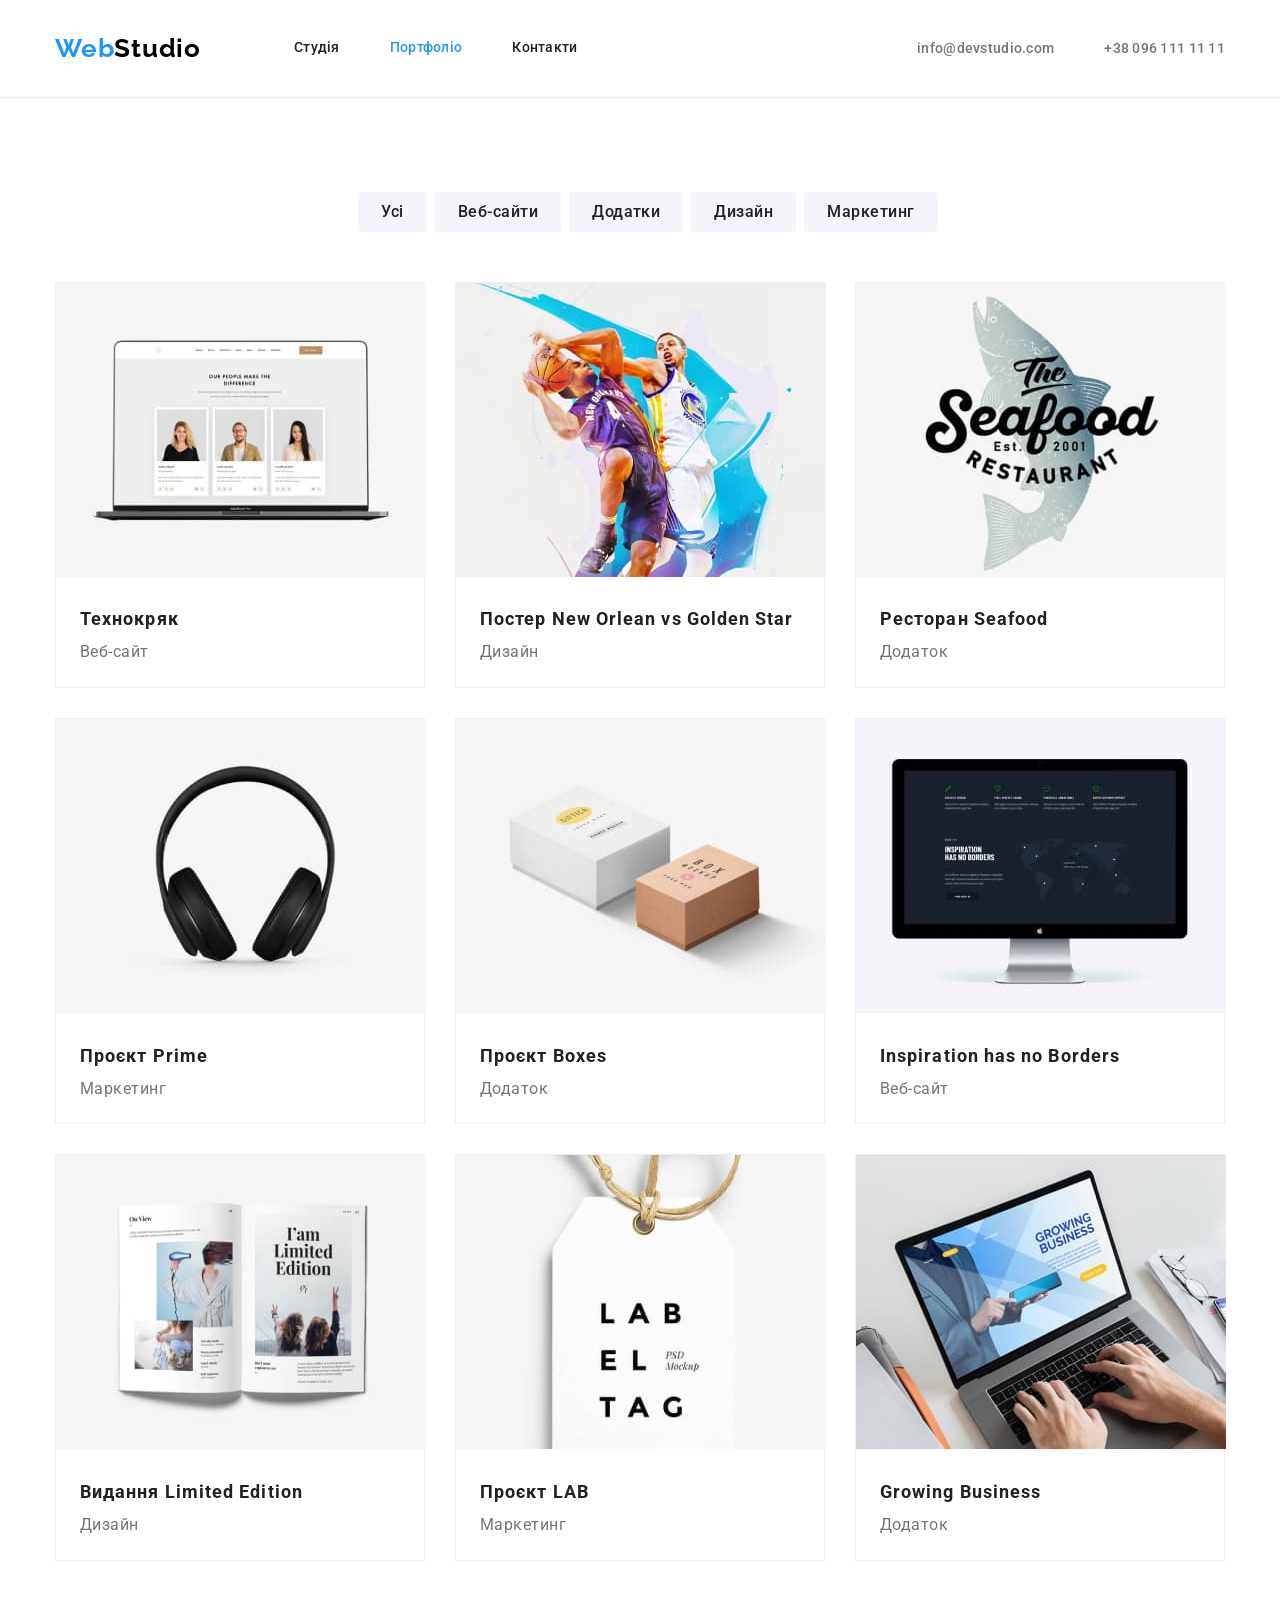
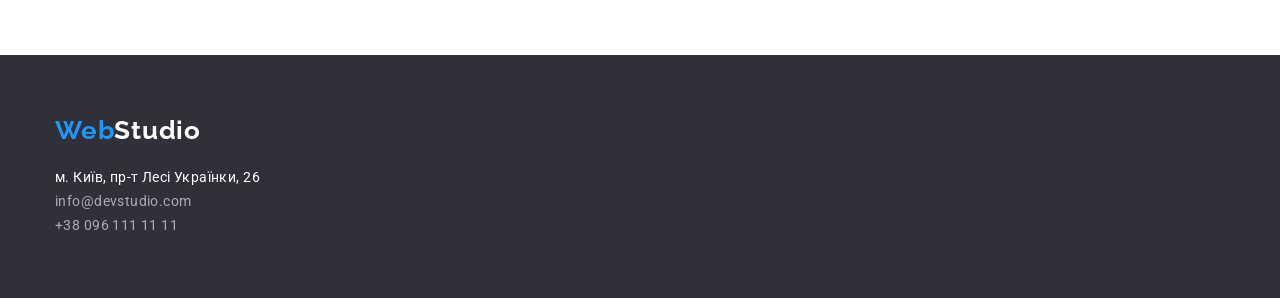
==== commit 525bbf01: "Homework 3 first try" ====
--- a/portfolio.html
+++ b/portfolio.html
@@ -81,6 +81,7 @@
               <button type="button" class="btn-portfolio">Маркетинг</button>
             </li>
           </ul>
+
           <ul class="projects-list list">
             <li class="projects-item">
               <a href="#" class="projects-link">
@@ -89,8 +90,10 @@
                   alt="ноутбук"
                   width="370"
                 />
-                <h2 class="projects-pre-title">Технокряк</h2>
-                <p class="projects-description">Веб-сайт</p>
+                <div class="projects-wrap">
+                  <h2 class="projects-pre-title">Технокряк</h2>
+                  <p class="projects-description">Веб-сайт</p>
+                </div>
               </a>
             </li>
             <li class="projects-item">
@@ -100,10 +103,12 @@
                   alt="баскетбольний постер"
                   width="370"
                 />
-                <h2 class="projects-pre-title">
-                  Постер New Orlean vs Golden Star
-                </h2>
-                <p class="projects-description">Дизайн</p>
+                <div class="projects-wrap">
+                  <h2 class="projects-pre-title">
+                    Постер New Orlean vs Golden Star
+                  </h2>
+                  <p class="projects-description">Дизайн</p>
+                </div>
               </a>
             </li>
             <li class="projects-item">
@@ -113,8 +118,10 @@
                   alt="назва ресторану"
                   width="370"
                 />
-                <h2 class="projects-pre-title">Ресторан Seafood</h2>
-                <p class="projects-description">Додаток</p>
+                <div class="projects-wrap">
+                  <h2 class="projects-pre-title">Ресторан Seafood</h2>
+                  <p class="projects-description">Додаток</p>
+                </div>
               </a>
             </li>
             <li class="projects-item">
@@ -124,8 +131,10 @@
                   alt="навушники"
                   width="370"
                 />
-                <h2 class="projects-pre-title">Проєкт Prime</h2>
-                <p class="projects-description">Маркетинг</p>
+                <div class="projects-wrap">
+                  <h2 class="projects-pre-title">Проєкт Prime</h2>
+                  <p class="projects-description">Маркетинг</p>
+                </div>
               </a>
             </li>
             <li class="projects-item">
@@ -135,8 +144,10 @@
                   alt="коробочки"
                   width="370"
                 />
-                <h2 class="projects-pre-title">Проєкт Boxes</h2>
-                <p class="projects-description">Додаток</p>
+                <div class="projects-wrap">
+                  <h2 class="projects-pre-title">Проєкт Boxes</h2>
+                  <p class="projects-description">Додаток</p>
+                </div>
               </a>
             </li>
             <li class="projects-item">
@@ -146,8 +157,10 @@
                   alt="монітор"
                   width="370"
                 />
-                <h2 class="projects-pre-title">Inspiration has no Borders</h2>
-                <p class="projects-description">Веб-сайт</p>
+                <div class="projects-wrap">
+                  <h2 class="projects-pre-title">Inspiration has no Borders</h2>
+                  <p class="projects-description">Веб-сайт</p>
+                </div>
               </a>
             </li>
             <li class="projects-item">
@@ -157,8 +170,10 @@
                   alt="журнал"
                   width="370"
                 />
-                <h2 class="projects-pre-title">Видання Limited Edition</h2>
-                <p class="projects-description">Дизайн</p>
+                <div class="projects-wrap">
+                  <h2 class="projects-pre-title">Видання Limited Edition</h2>
+                  <p class="projects-description">Дизайн</p>
+                </div>
               </a>
             </li>
             <li class="projects-item">
@@ -168,8 +183,10 @@
                   alt="лейба"
                   width="370"
                 />
-                <h2 class="projects-pre-title">Проєкт LAB</h2>
-                <p class="projects-description">Маркетинг</p>
+                <div class="projects-wrap">
+                  <h2 class="projects-pre-title">Проєкт LAB</h2>
+                  <p class="projects-description">Маркетинг</p>
+                </div>
               </a>
             </li>
             <li class="projects-item">
@@ -179,8 +196,10 @@
                   alt="робота на ноутбуці"
                   width="370"
                 />
-                <h2 class="projects-pre-title">Growing Business</h2>
-                <p class="projects-description">Додаток</p>
+                <div class="projects-wrap">
+                  <h2 class="projects-pre-title">Growing Business</h2>
+                  <p class="projects-description">Додаток</p>
+                </div>
               </a>
             </li>
           </ul>
--- a/css/style.css
+++ b/css/style.css
@@ -352,18 +352,28 @@
 
 .projects-list {
   margin-top: 50px;
-  margin-bottom: 94px;
+  padding-bottom: 94px;
   display: flex;
   flex-wrap: wrap;
 }
 
 .projects-item {
-  width: 370px;
+  width: calc((100% - 60px) / 3);
   margin-right: 30px;
+  margin-bottom: 30px;
+  border: 1px solid var(--border-portfolio);
 }
 
 .projects-item:nth-child(3n) {
   margin-right: 0;
+}
+
+.projects-item:nth-last-child(-n + 3) {
+  margin-bottom: 0;
+}
+
+.projects-wrap {
+  margin: 20px 24px;
 }
 
 .projects-pre-title {
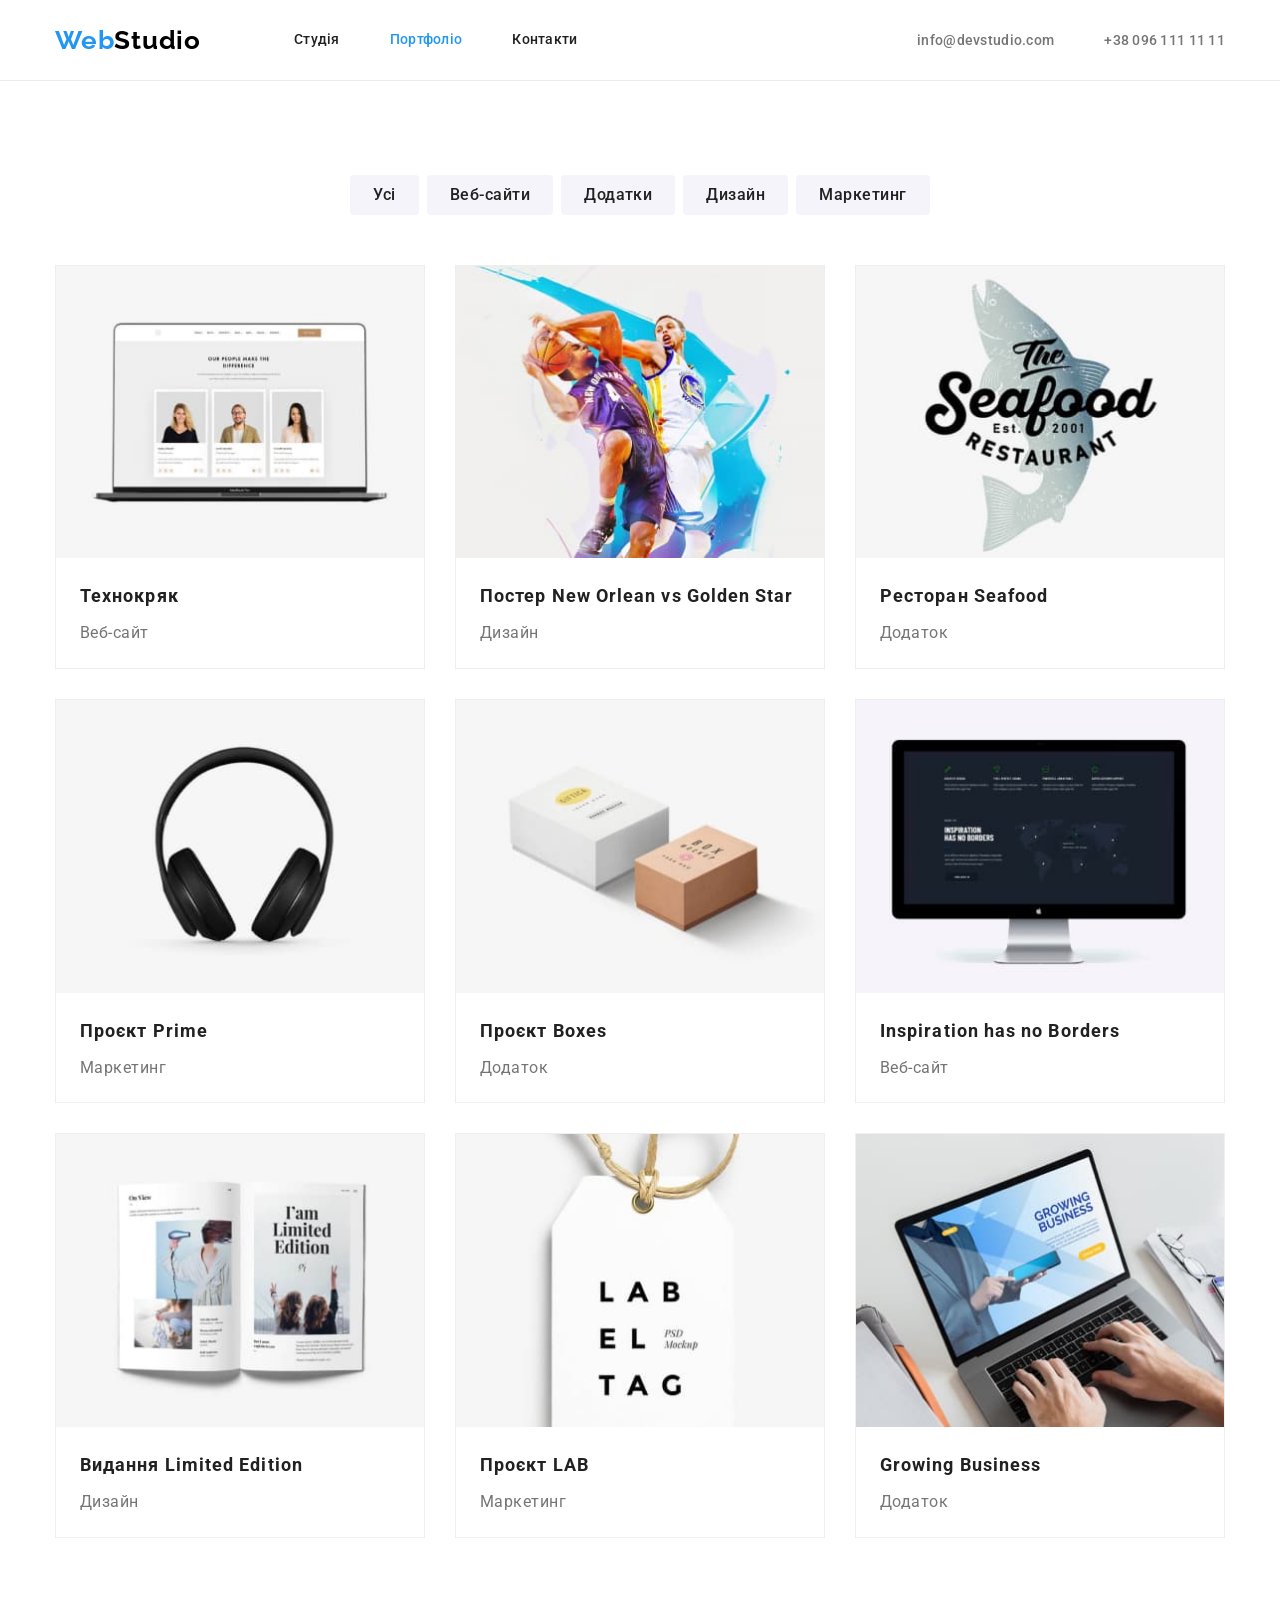
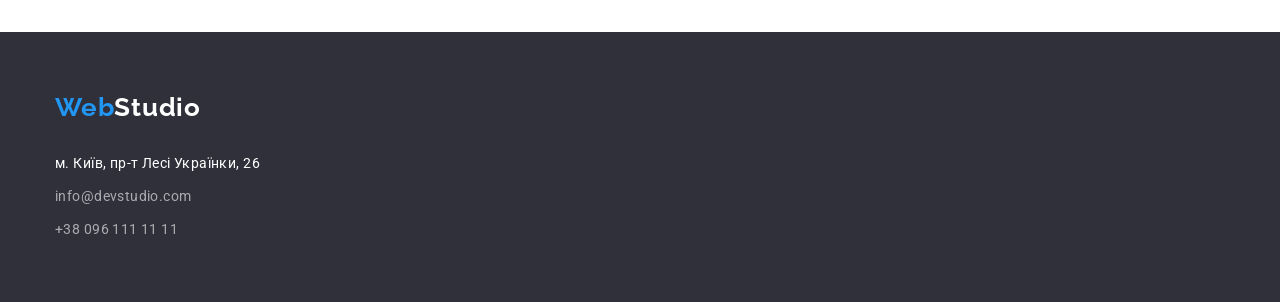
==== commit 57815e2b: "homework 3 second try" ====
--- a/portfolio.html
+++ b/portfolio.html
@@ -41,20 +41,18 @@
             </li>
           </ul>
         </nav>
-        <div class="header-contacts-wrap">
-          <ul class="contact-list list">
-            <li>
+          <ul class="header-contact-list list">
+            <li class="header-contact-wrap">
               <a href="mailto:info@devstudio.com" class="header-contact link"
                 >info@devstudio.com</a
               >
             </li>
-            <li>
+            <li class="header-contact-wrap">
               <a href="tel:+380961111111" class="header-contact link"
                 >+38 096 111 11 11</a
               >
             </li>
           </ul>
-        </div>
       </div>
     </header>
 
@@ -216,7 +214,7 @@
         >
         <address class="contacts-address">
           <ul class="address-list list">
-            <li>
+            <li class="footer-address-item">
               <a
                 href="http://surl.li/cvalr"
                 target="_blank"
@@ -225,12 +223,12 @@
                 >м. Київ, пр-т Лесі Українки, 26</a
               >
             </li>
-            <li>
+            <li class="footer-address-item">
               <a href="mailto:info@devstudio.com" class="footer-contact link"
                 >info@devstudio.com</a
               >
             </li>
-            <li>
+            <li class="footer-address-item">
               <a href="tel:+380961111111" class="footer-contact link"
                 >+38 096 111 11 11</a
               >
--- a/css/style.css
+++ b/css/style.css
@@ -100,7 +100,6 @@
   text-align: center;
   letter-spacing: 0.06em;
   padding: 10px 32px;
-  margin-bottom: 200px;
 }
 
 .btn-portfolio {
@@ -112,7 +111,6 @@
   font-family: inherit;
   letter-spacing: 0.03em;
   padding: 6px 22px;
-  margin-left: 8px;
 }
 
 /* Hide heading */
@@ -133,8 +131,6 @@
 
 .header {
   display: block;
-  padding-top: 24px;
-  padding-bottom: 25px;
   border-bottom: 1px solid var(--border-bottom-color);
 }
 
@@ -187,8 +183,8 @@
   font-size: 14px;
   line-height: 1.14;
   letter-spacing: 0.02em;
-  padding-top: 16px;
-  padding-bottom: 16px;
+  padding-top: 32px;
+  padding-bottom: 32px;
   display: block;
 }
 
@@ -196,8 +192,13 @@
   color: var(--accent-color);
 }
 
-.header-contacts-wrap {
+.header-contact-list {
+  display: flex;
   margin-left: auto;
+}
+
+.header-contact-wrap:not(:last-child) {
+  margin-right: 50px;
 }
 
 .header-contact {
@@ -206,14 +207,14 @@
   font-size: 14px;
   line-height: 1.14;
   letter-spacing: 0.02em;
-  margin-left: 50px;
+  padding: 32px 0;
 }
 
 /* section hero */
 
 .hero {
   background-color: var(--background-color-hero);
-  padding-top: 200px;
+  padding: 200px 0;
   text-align: center;
 }
 
@@ -263,6 +264,11 @@
 
 /* section about */
 
+img {
+  display: block;
+  max-width: 100%;
+}
+
 .about {
   padding-top: 47px;
   padding-bottom: 94px;
@@ -290,8 +296,6 @@
 
 .team-item:not(:first-child) {
   margin-left: 30px;
-  padding-bottom: 30px;
-  background-color: var(--primary-title-color);
 }
 
 .team-item {
@@ -300,6 +304,10 @@
   border-radius: 0px 0px 4px 4px;
 }
 
+.team-box-wrap {
+  padding: 30px 0;
+}
+
 .team-title {
   font-weight: 700;
   font-size: 36px;
@@ -315,7 +323,6 @@
   line-height: 1.18;
   text-align: center;
   letter-spacing: 0.03em;
-  margin-top: 30px;
 }
 
 .team-description {
@@ -329,6 +336,10 @@
 
 /* portfolio */
 
+.portfolio {
+  padding: 94px 0;
+}
+
 .portfolio-list {
   justify-content: center;
   display: flex;
@@ -337,11 +348,10 @@
   line-height: 1.62;
   text-align: center;
   letter-spacing: 0.03em;
-  padding-top: 94px;
-}
-
-.portfolio-list:not(:first-child) {
-  margin-left: 8px;
+}
+
+.portfolio-item:not(:last-child) {
+  margin-right: 8px;
 }
 
 /* projects */
@@ -352,24 +362,14 @@
 
 .projects-list {
   margin-top: 50px;
-  padding-bottom: 94px;
+  gap: 30px;
   display: flex;
   flex-wrap: wrap;
 }
 
 .projects-item {
   width: calc((100% - 60px) / 3);
-  margin-right: 30px;
-  margin-bottom: 30px;
   border: 1px solid var(--border-portfolio);
-}
-
-.projects-item:nth-child(3n) {
-  margin-right: 0;
-}
-
-.projects-item:nth-last-child(-n + 3) {
-  margin-bottom: 0;
 }
 
 .projects-wrap {
@@ -389,6 +389,7 @@
   font-size: 16px;
   line-height: 1.87;
   letter-spacing: 0.03em;
+  margin-top: 4px;
 }
 
 /* footer */
@@ -398,6 +399,10 @@
   padding-bottom: 60px;
   color: var(--primary-title-color);
   background-color: var(--background-color-hero);
+}
+
+.footer-address-item {
+  margin-top: 9px;
 }
 
 .footer-address.link {
